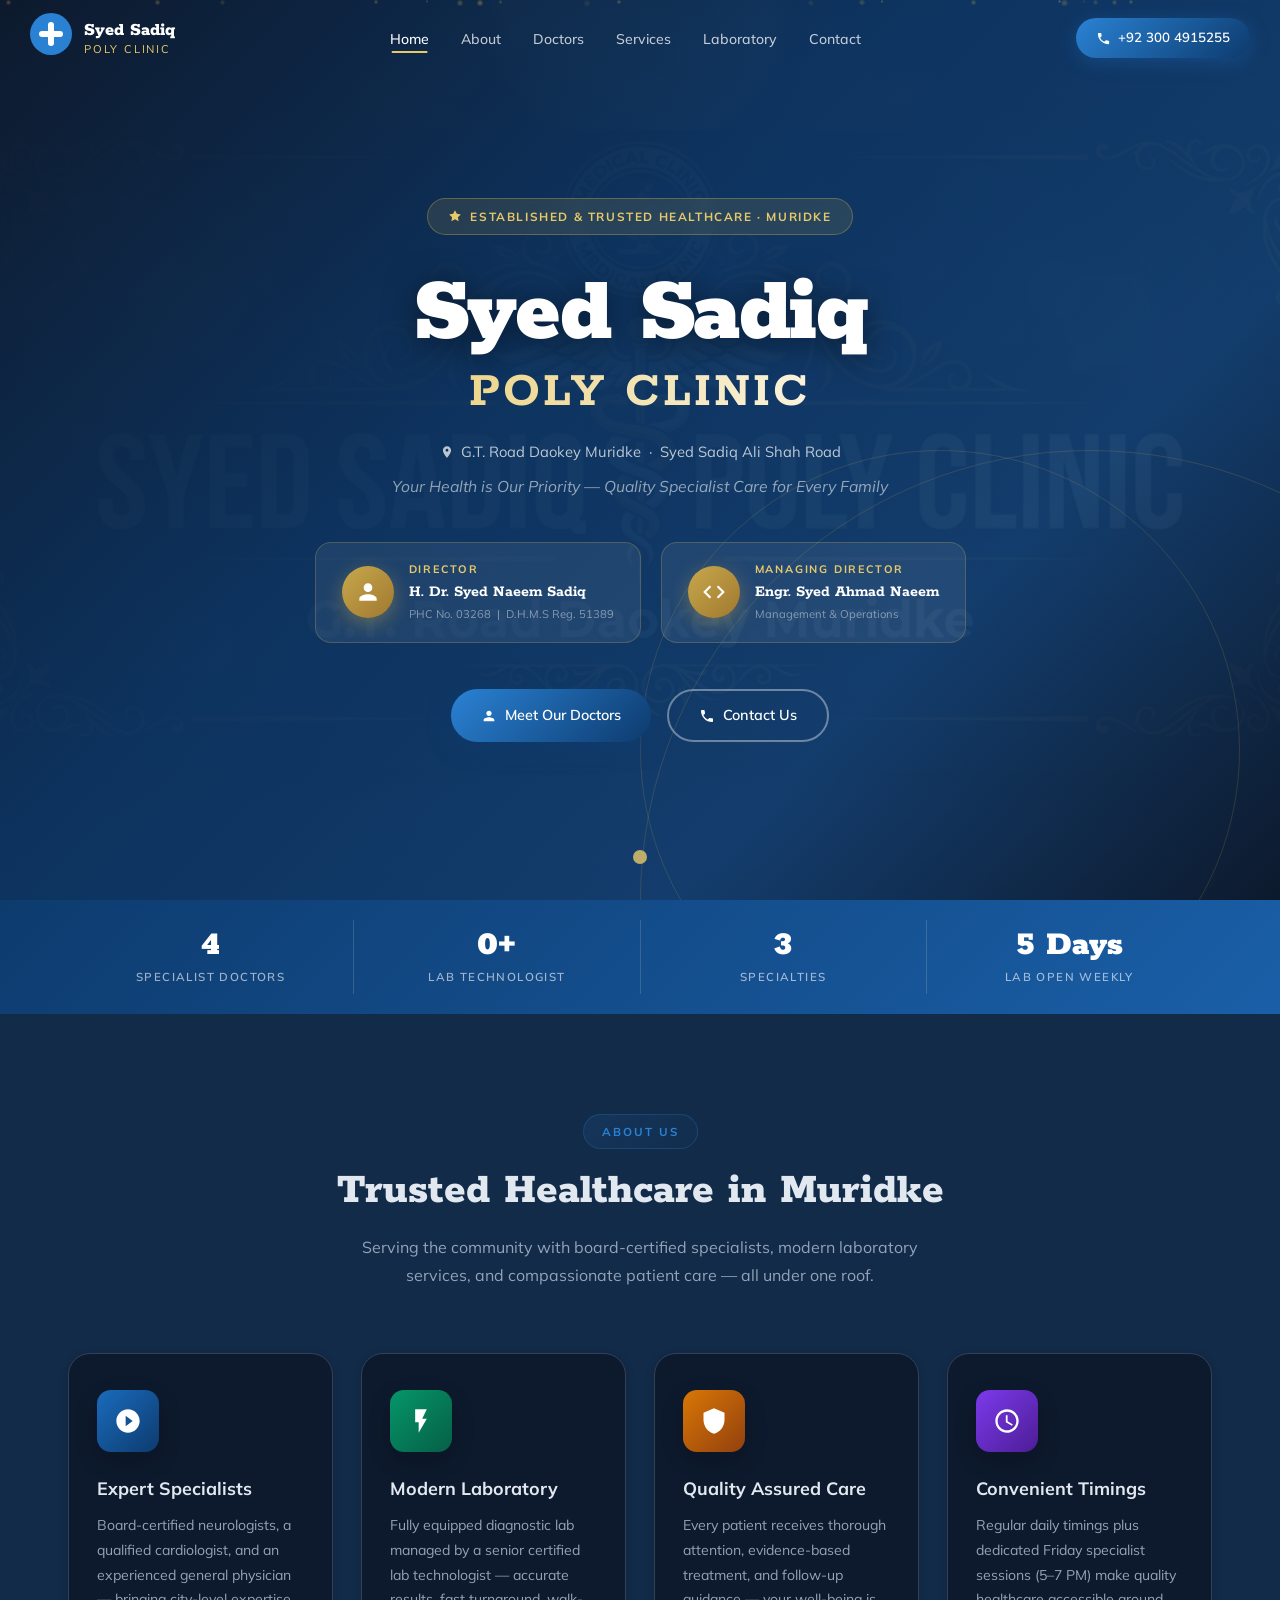
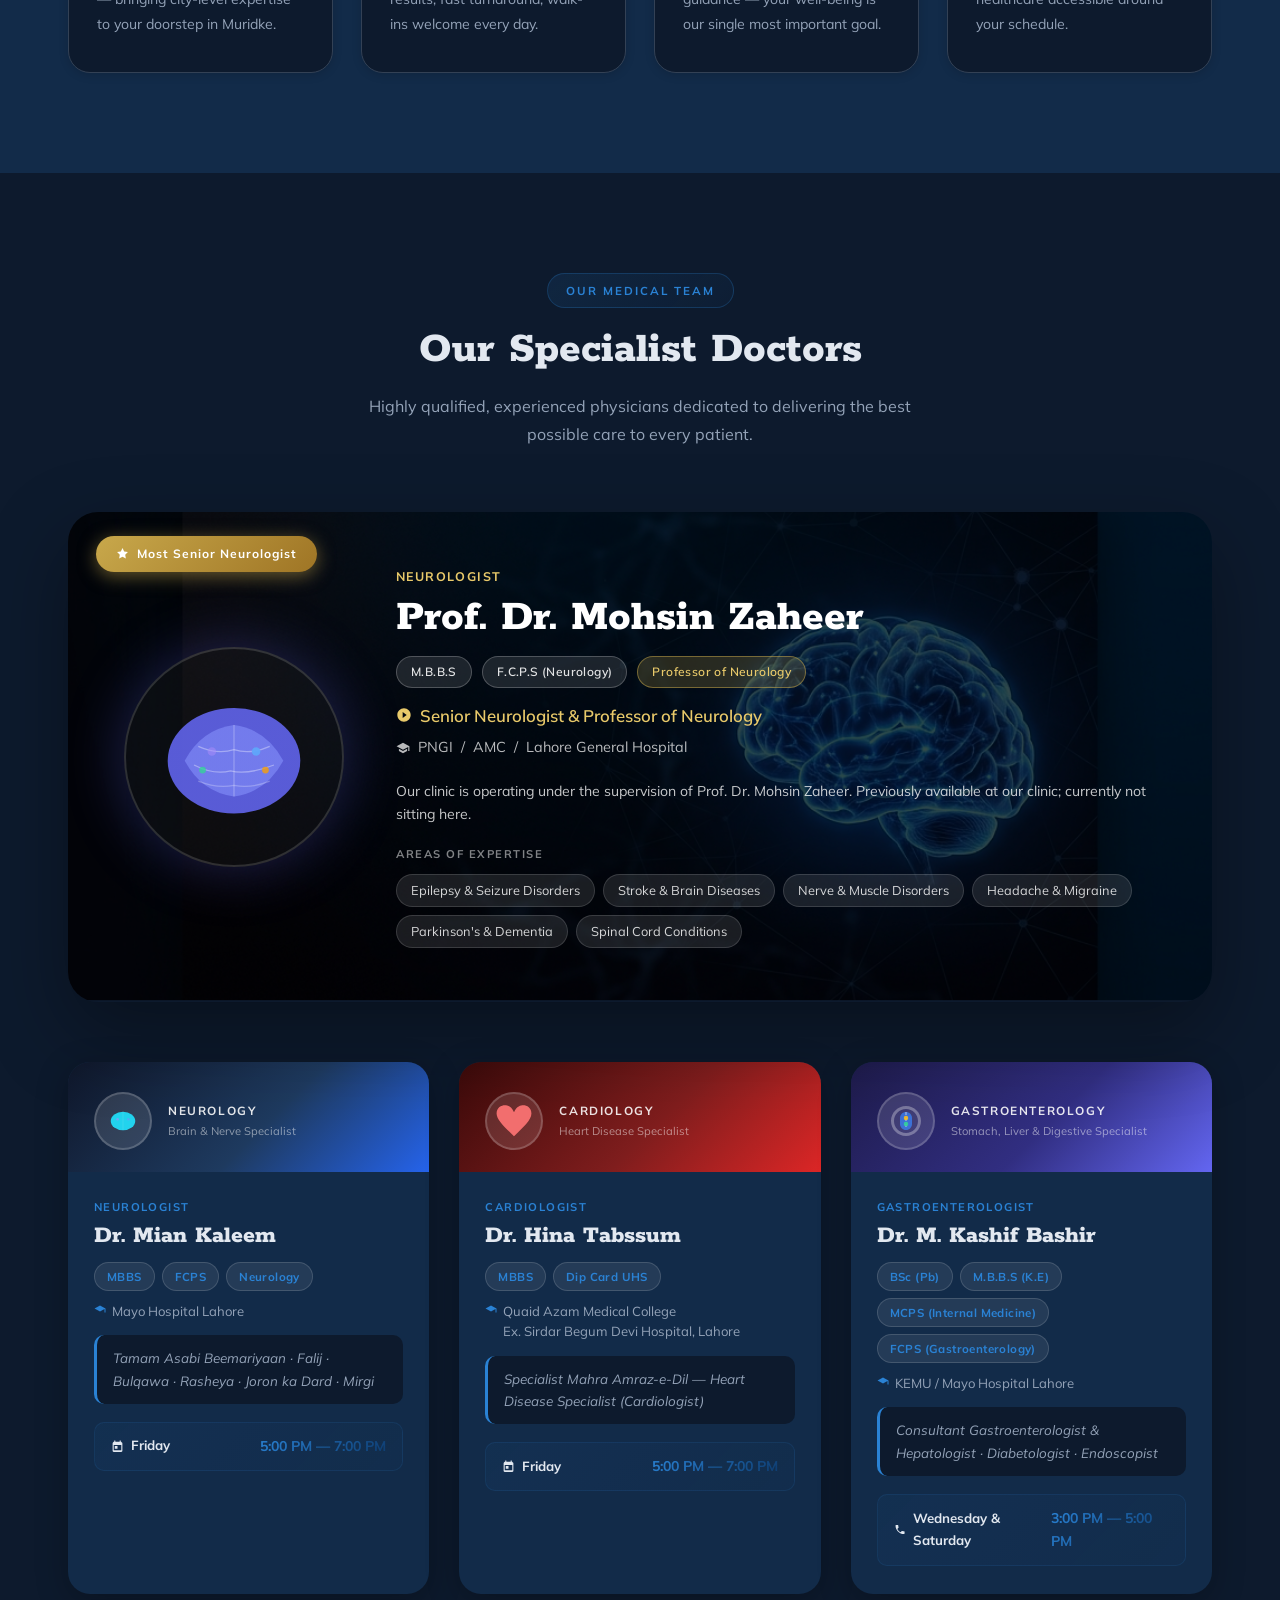
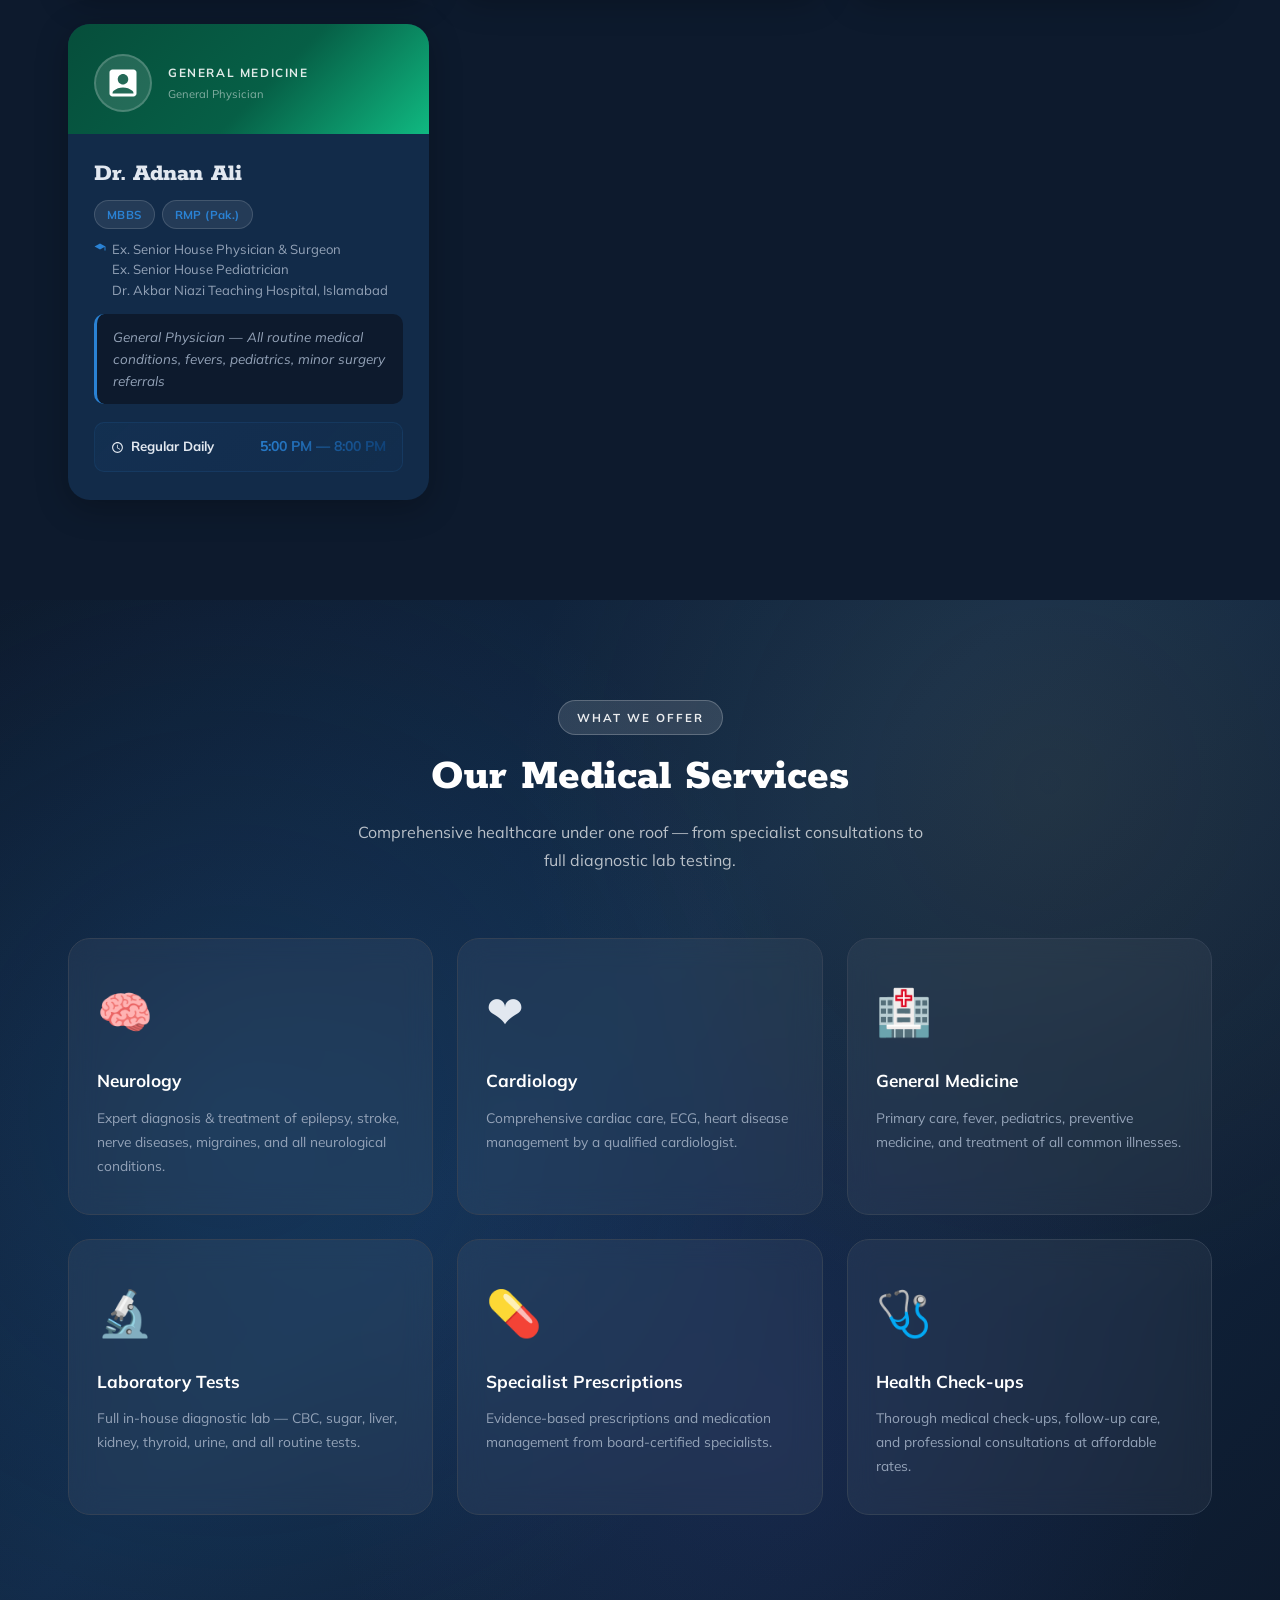
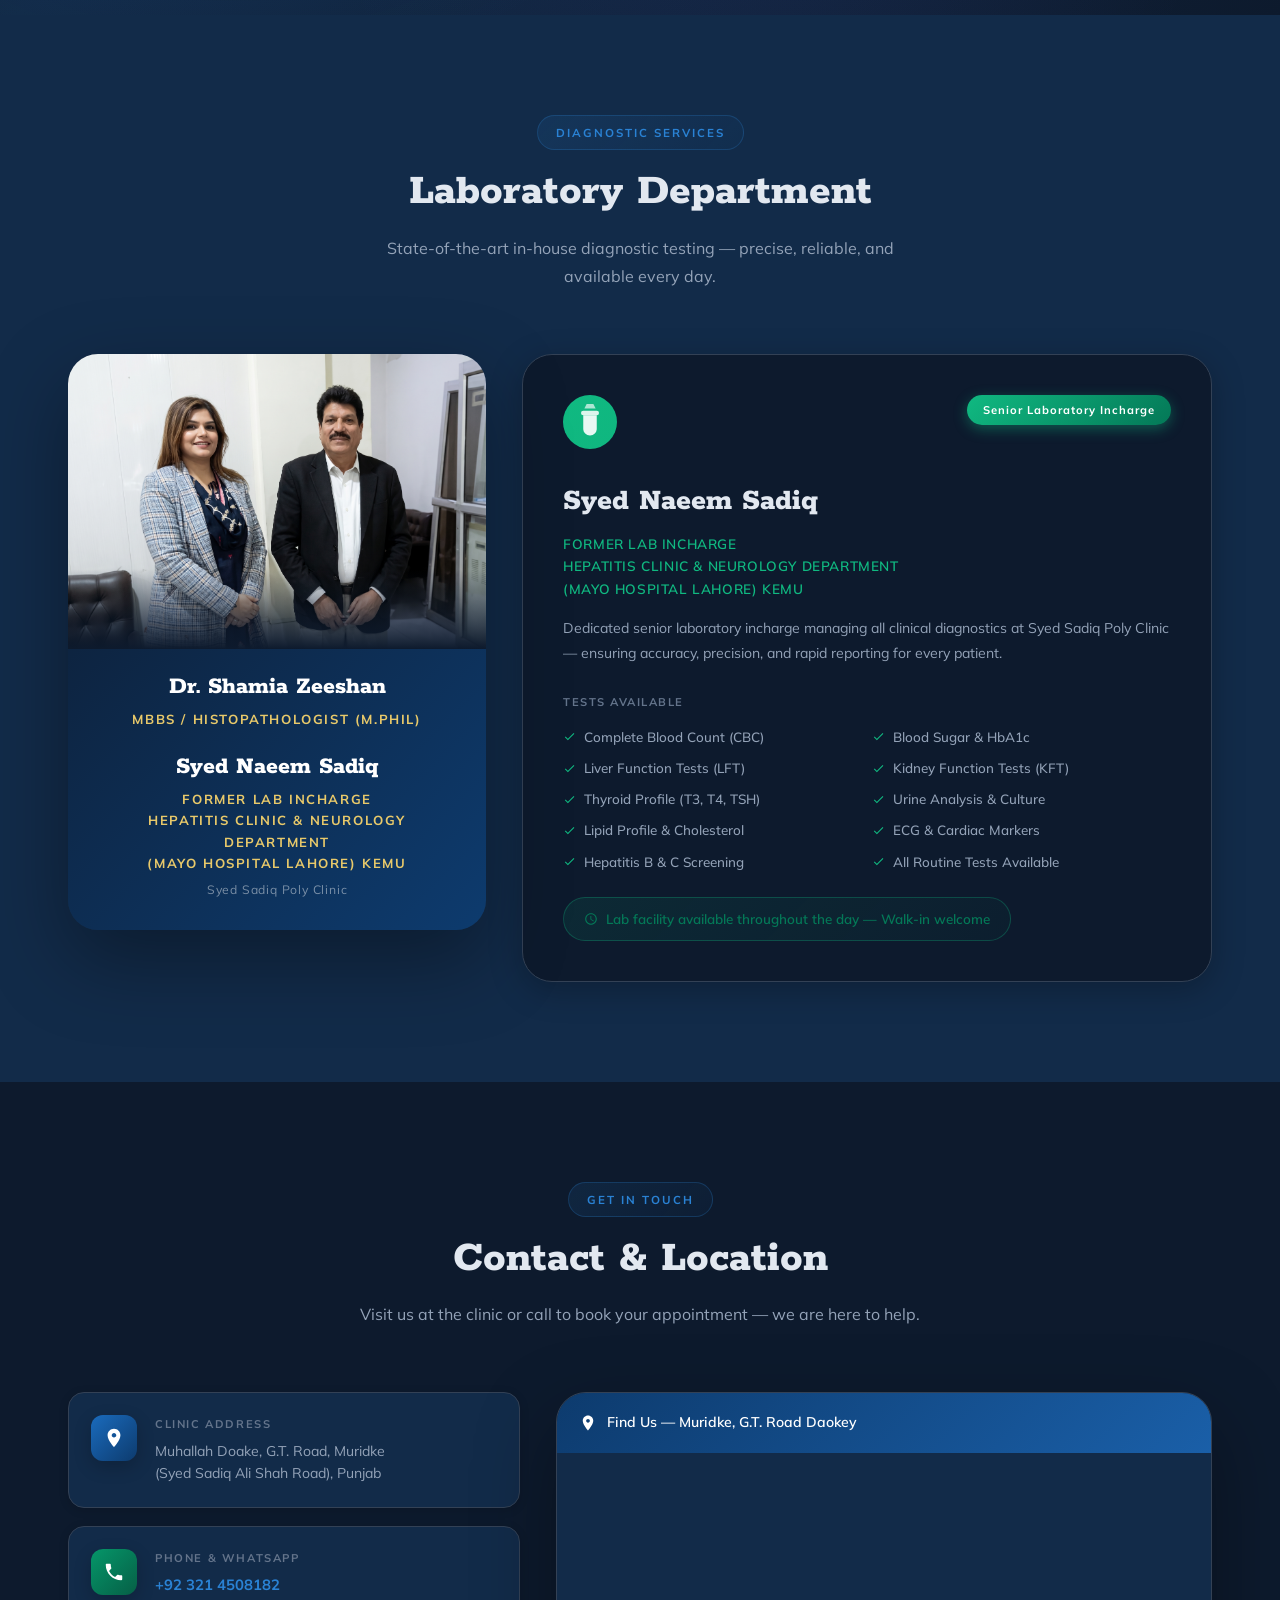
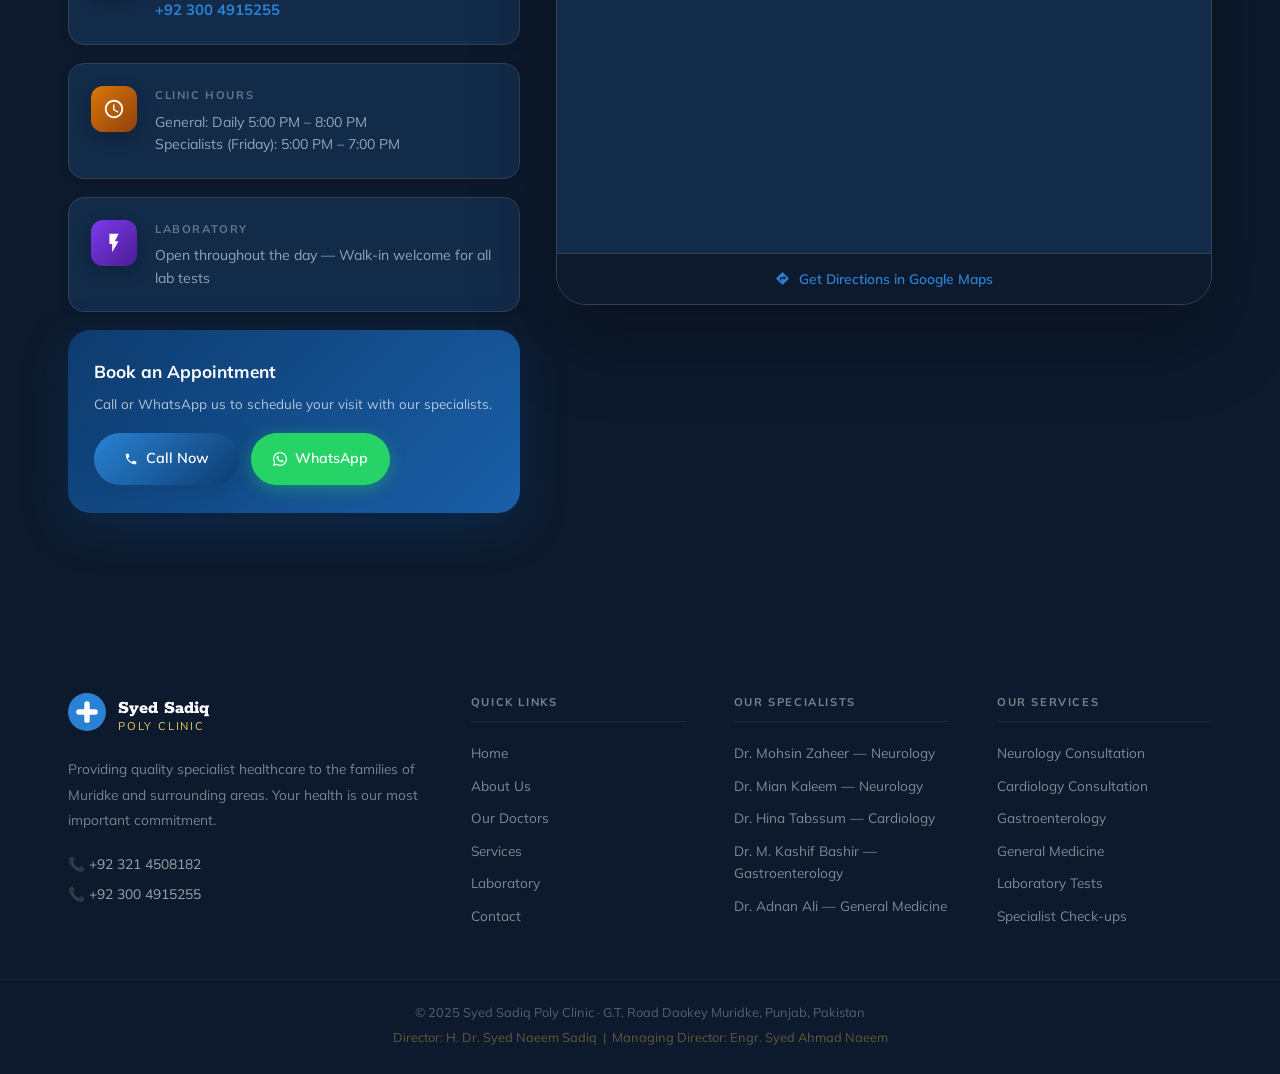
==== syedsadiqpolyclinic-main/index.html @ 4d39debc "settings & Content updated" ====
<!DOCTYPE html>
<html lang="en">
<head>
  <meta charset="UTF-8"/>
  <meta name="viewport" content="width=device-width, initial-scale=1.0"/>
  <title>Syed Sadiq Poly Clinic – Muridke | Neurology · Cardiology · Lab</title>
  <meta name="description" content="Syed Sadiq Poly Clinic – Professional specialist care in Muridke. Neurology, Cardiology, General Medicine and Laboratory services on G.T. Road Daokey."/>
  <meta name="keywords" content="Syed Sadiq Poly Clinic, Muridke clinic, neurologist Muridke, cardiologist Muridke, gastroenterologist Muridke, Dr Mohsin Zaheer, Dr Mian Kaleem, Dr Hina Tabssum, Dr Adnan Ali, Dr Kashif Bashir, lab Muridke"/>
  <meta property="og:title" content="Syed Sadiq Poly Clinic – Muridke"/>
  <meta property="og:description" content="Expert Neurologist, Cardiologist & General Physician. Laboratory services. G.T. Road Daokey Muridke."/>
  <meta property="og:type" content="website"/>
  <link rel="preconnect" href="https://fonts.googleapis.com"/>
  <link rel="preconnect" href="https://fonts.gstatic.com" crossorigin/>
  <link href="https://fonts.googleapis.com/css2?family=Mulish:wght@300;400;500;600;700;800;900&family=Rokkitt:wght@300;400;500;600;700;800;900&display=swap" rel="stylesheet"/>
  <link rel="stylesheet" href="style.css"/>
</head>
<body>

<!-- ══════════════════════════════════════════
     NAVBAR
══════════════════════════════════════════ -->
<nav id="navbar" class="navbar">
  <div class="nav-container">

    <a href="#home" class="nav-logo" aria-label="Syed Sadiq Poly Clinic – Home">
      <div class="logo-icon">
        <svg width="42" height="42" viewBox="0 0 42 42" fill="none" aria-hidden="true">
          <circle cx="21" cy="21" r="21" fill="url(#ng1)"/>
          <rect x="18" y="9"  width="6" height="24" rx="3" fill="white"/>
          <rect x="9"  y="18" width="24" height="6"  rx="3" fill="white"/>
          <defs>
            <linearGradient id="ng1" x1="0" y1="0" x2="42" y2="42">
              <stop offset="0%" stop-color="#2a82d4"/>
              <stop offset="100%" stop-color="#0d3b6e"/>
            </linearGradient>
          </defs>
        </svg>
      </div>
      <div class="logo-text">
        <span class="logo-main">Syed Sadiq</span>
        <span class="logo-sub">Poly Clinic</span>
      </div>
    </a>

    <ul class="nav-links" id="navLinks" role="list">
      <li><a href="#home"     class="nav-link active">Home</a></li>
      <li><a href="#about"    class="nav-link">About</a></li>
      <li><a href="#doctors"  class="nav-link">Doctors</a></li>
      <li><a href="#services" class="nav-link">Services</a></li>
      <li><a href="#lab"      class="nav-link">Laboratory</a></li>
      <li><a href="#contact"  class="nav-link">Contact</a></li>
    </ul>

    <div class="nav-actions">
      <a href="tel:+923004915255" class="nav-phone" id="navPhone" aria-label="Call clinic">
        <svg width="15" height="15" viewBox="0 0 24 24" fill="currentColor" aria-hidden="true"><path d="M6.62 10.79c1.44 2.83 3.76 5.14 6.59 6.59l2.2-2.2c.27-.27.67-.36 1.02-.24 1.12.37 2.33.57 3.57.57.55 0 1 .45 1 1V20c0 .55-.45 1-1 1-9.39 0-17-7.61-17-17 0-.55.45-1 1-1h3.5c.55 0 1 .45 1 1 0 1.25.2 2.45.57 3.57.11.35.03.74-.25 1.02l-2.2 2.2z"/></svg>
        +92 300 4915255
      </a>
      <button class="hamburger" id="hamburger" aria-label="Toggle menu" aria-expanded="false">
        <span></span><span></span><span></span>
      </button>
    </div>

  </div>
</nav>

<!-- ══════════════════════════════════════════
     HERO
══════════════════════════════════════════ -->
<section id="home" class="hero">

  <div class="hero-bg" aria-hidden="true">
    <img src="images/hero_banner.png" alt="" class="hero-bg-img" loading="eager"/>
    <div class="hero-overlay"></div>
  </div>
  <div class="hero-particles" id="particles" aria-hidden="true"></div>

  <!-- Decorative rings -->
  <div class="hero-ring hero-ring-1" aria-hidden="true"></div>
  <div class="hero-ring hero-ring-2" aria-hidden="true"></div>

  <div class="hero-content">

    <div class="hero-badge animate-fadeInDown">
      <svg width="14" height="14" viewBox="0 0 24 24" fill="currentColor" aria-hidden="true"><path d="M12 2L15.09 8.26L22 9.27L17 14.14L18.18 21.02L12 17.77L5.82 21.02L7 14.14L2 9.27L8.91 8.26L12 2Z"/></svg>
      Established & Trusted Healthcare · Muridke
    </div>

    <h1 class="hero-title animate-fadeInUp">
      <span class="hero-title-main">Syed Sadiq</span>
      <span class="hero-title-accent">Poly Clinic</span>
    </h1>

    <p class="hero-location animate-fadeInUp delay-1">
      <svg width="14" height="14" viewBox="0 0 24 24" fill="currentColor" aria-hidden="true"><path d="M12 2C8.13 2 5 5.13 5 9c0 5.25 7 13 7 13s7-7.75 7-13c0-3.87-3.13-7-7-7zm0 9.5c-1.38 0-2.5-1.12-2.5-2.5s1.12-2.5 2.5-2.5 2.5 1.12 2.5 2.5-1.12 2.5-2.5 2.5z"/></svg>
      G.T. Road Daokey Muridke &nbsp;·&nbsp; Syed Sadiq Ali Shah Road
    </p>

    <p class="hero-tagline animate-fadeInUp delay-2">
      Your Health is Our Priority — Quality Specialist Care for Every Family
    </p>

    <!-- Management Banner -->
    <div class="management-cards animate-fadeInUp delay-3">

      <div class="mgmt-card" id="directorCard">
        <div class="mgmt-icon">
          <svg width="26" height="26" viewBox="0 0 24 24" fill="white" aria-hidden="true"><path d="M12 12c2.21 0 4-1.79 4-4s-1.79-4-4-4-4 1.79-4 4 1.79 4 4 4zm0 2c-2.67 0-8 1.34-8 4v2h16v-2c0-2.66-5.33-4-8-4z"/></svg>
        </div>
        <div class="mgmt-info">
          <span class="mgmt-role">Director</span>
          <span class="mgmt-name">H. Dr. Syed Naeem Sadiq</span>
          <span class="mgmt-credentials">PHC No. 03268 &nbsp;|&nbsp; D.H.M.S Reg. 51389</span>
        </div>
      </div>

      <div class="mgmt-card" id="mdCard">
        <div class="mgmt-icon">
          <svg width="26" height="26" viewBox="0 0 24 24" fill="white" aria-hidden="true"><path d="M9.4 16.6L4.8 12l4.6-4.6L8 6l-6 6 6 6 1.4-1.4zm5.2 0l4.6-4.6-4.6-4.6L16 6l6 6-6 6-1.4-1.4z"/></svg>
        </div>
        <div class="mgmt-info">
          <span class="mgmt-role">Managing Director</span>
          <span class="mgmt-name">Engr. Syed Ahmad Naeem</span>
          <span class="mgmt-credentials">Management &amp; Operations</span>
        </div>
      </div>

    </div><!-- /management-cards -->

    <div class="hero-cta animate-fadeInUp delay-4">
      <a href="#doctors" class="btn-primary" id="heroViewDoctors">
        <svg width="16" height="16" viewBox="0 0 24 24" fill="currentColor" aria-hidden="true"><path d="M12 12c2.21 0 4-1.79 4-4s-1.79-4-4-4-4 1.79-4 4 1.79 4 4 4zm0 2c-2.67 0-8 1.34-8 4v2h16v-2c0-2.66-5.33-4-8-4z"/></svg>
        Meet Our Doctors
      </a>
      <a href="#contact" class="btn-outline" id="heroContact">
        <svg width="16" height="16" viewBox="0 0 24 24" fill="currentColor" aria-hidden="true"><path d="M6.62 10.79c1.44 2.83 3.76 5.14 6.59 6.59l2.2-2.2c.27-.27.67-.36 1.02-.24 1.12.37 2.33.57 3.57.57.55 0 1 .45 1 1V20c0 .55-.45 1-1 1-9.39 0-17-7.61-17-17 0-.55.45-1 1-1h3.5c.55 0 1 .45 1 1 0 1.25.2 2.45.57 3.57.11.35.03.74-.25 1.02l-2.2 2.2z"/></svg>
        Contact Us
      </a>
    </div>

  </div><!-- /hero-content -->

  <div class="hero-scroll-indicator" aria-hidden="true">
    <div class="scroll-dot"></div>
  </div>

</section>

<!-- ══════════════════════════════════════════
     STATS BAR
══════════════════════════════════════════ -->
<div class="stats-bar">
  <div class="stats-inner">
    <div class="stat-item">
      <span class="stat-number" data-count="5">0</span>
      <span class="stat-label">Specialist Doctors</span>
    </div>
    <div class="stat-divider" aria-hidden="true"></div>
    <div class="stat-item">
      <span class="stat-number" data-count="1" data-suffix="+">0+</span>
      <span class="stat-label">Lab Technologist</span>
    </div>
    <div class="stat-divider" aria-hidden="true"></div>
    <div class="stat-item">
      <span class="stat-number" data-count="4">0</span>
      <span class="stat-label">Specialties</span>
    </div>
    <div class="stat-divider" aria-hidden="true"></div>
    <div class="stat-item">
      <span class="stat-number" data-count="7" data-suffix=" Days">0 Days</span>
      <span class="stat-label">Lab Open Weekly</span>
    </div>
  </div>
</div>

<!-- ══════════════════════════════════════════
     ABOUT
══════════════════════════════════════════ -->
<section id="about" class="about-section">
  <div class="container">
    <div class="section-header">
      <span class="section-tag">About Us</span>
      <h2 class="section-title">Trusted Healthcare in Muridke</h2>
      <p class="section-subtitle">Serving the community with board-certified specialists, modern laboratory services, and compassionate patient care — all under one roof.</p>
    </div>
    <div class="about-grid">
      <div class="about-card" id="aboutCard1">
        <div class="about-icon" style="background:linear-gradient(135deg,#1a6bbd,#0d3b6e);">
          <svg width="28" height="28" viewBox="0 0 24 24" fill="white" aria-hidden="true"><path d="M12 2C6.48 2 2 6.48 2 12s4.48 10 10 10 10-4.48 10-10S17.52 2 12 2zm-2 14.5v-9l6 4.5-6 4.5z"/></svg>
        </div>
        <h3>Expert Specialists</h3>
        <p>Board-certified neurologists, a qualified cardiologist, and an experienced general physician — bringing city-level expertise to your doorstep in Muridke.</p>
      </div>
      <div class="about-card" id="aboutCard2">
        <div class="about-icon" style="background:linear-gradient(135deg,#059669,#065f46);">
          <svg width="28" height="28" viewBox="0 0 24 24" fill="white" aria-hidden="true"><path d="M7 2v11h3v9l7-12h-4l4-8H7z"/></svg>
        </div>
        <h3>Modern Laboratory</h3>
        <p>Fully equipped diagnostic lab managed by a senior certified lab technologist — accurate results, fast turnaround, walk-ins welcome every day.</p>
      </div>
      <div class="about-card" id="aboutCard3">
        <div class="about-icon" style="background:linear-gradient(135deg,#d97706,#92400e);">
          <svg width="28" height="28" viewBox="0 0 24 24" fill="white" aria-hidden="true"><path d="M12 1L3 5v6c0 5.55 3.84 10.74 9 12 5.16-1.26 9-6.45 9-12V5l-9-4z"/></svg>
        </div>
        <h3>Quality Assured Care</h3>
        <p>Every patient receives thorough attention, evidence-based treatment, and follow-up guidance — your well-being is our single most important goal.</p>
      </div>
      <div class="about-card" id="aboutCard4">
        <div class="about-icon" style="background:linear-gradient(135deg,#7c3aed,#4c1d95);">
          <svg width="28" height="28" viewBox="0 0 24 24" fill="white" aria-hidden="true"><path d="M11.99 2C6.47 2 2 6.48 2 12s4.47 10 9.99 10C17.52 22 22 17.52 22 12S17.52 2 11.99 2zM12 20c-4.42 0-8-3.58-8-8s3.58-8 8-8 8 3.58 8 8-3.58 8-8 8zm.5-13H11v6l5.25 3.15.75-1.23-4.5-2.67V7z"/></svg>
        </div>
        <h3>Convenient Timings</h3>
        <p>Regular daily timings plus dedicated Friday specialist sessions (5–7 PM) make quality healthcare accessible around your schedule.</p>
      </div>
    </div>
  </div>
</section>

<!-- ══════════════════════════════════════════
     DOCTORS
══════════════════════════════════════════ -->
<section id="doctors" class="doctors-section">
  <div class="container">

    <div class="section-header">
      <span class="section-tag">Our Medical Team</span>
      <h2 class="section-title">Our Specialist Doctors</h2>
      <p class="section-subtitle">Highly qualified, experienced physicians dedicated to delivering the best possible care to every patient.</p>
    </div>

    <!-- ══ FEATURED: Dr. Mohsin Zaheer ══ -->
    <div class="featured-doctor" id="drMohsinCard">
      <div class="featured-doctor-bg" style="background-image:url('images/neurology_bg.png');"></div>

      <div class="featured-badge">
        <svg width="13" height="13" viewBox="0 0 24 24" fill="currentColor" aria-hidden="true"><path d="M12 2L15.09 8.26L22 9.27L17 14.14L18.18 21.02L12 17.77L5.82 21.02L7 14.14L2 9.27L8.91 8.26L12 2Z"/></svg>
        Most Senior Neurologist
      </div>

      <div class="featured-doctor-content">

        <!-- Brain visual -->
        <div class="featured-doctor-visual" aria-hidden="true">
          <div class="featured-flex-frame">
            <svg width="170" height="155" viewBox="0 0 200 180" fill="none">
              <ellipse cx="100" cy="95" rx="78" ry="62" fill="url(#fBg1)" opacity=".88"/>
              <path d="M42 95 Q62 58 100 53 Q138 58 158 95 Q138 132 100 137 Q62 132 42 95Z" fill="url(#fBg2)" opacity=".65"/>
              <path d="M100 53 L100 137" stroke="rgba(255,255,255,.25)" stroke-width="1.5"/>
              <path d="M58 78 Q80 88 100 82 Q120 88 142 78" stroke="rgba(255,255,255,.35)" stroke-width="1.5" fill="none"/>
              <path d="M53 100 Q76 112 96 107 Q116 112 147 100" stroke="rgba(255,255,255,.35)" stroke-width="1.5" fill="none"/>
              <path d="M58 119 Q80 128 100 124 Q120 128 142 119" stroke="rgba(255,255,255,.25)" stroke-width="1.5" fill="none"/>
              <circle cx="74"  cy="84"  r="5" fill="#a78bfa" opacity=".9"><animate attributeName="opacity" values=".5;1;.5" dur="2.2s" repeatCount="indefinite"/></circle>
              <circle cx="126" cy="84"  r="5" fill="#60a5fa" opacity=".9"><animate attributeName="opacity" values="1;.5;1" dur="2.2s" repeatCount="indefinite"/></circle>
              <circle cx="63"  cy="106" r="4" fill="#34d399"  opacity=".85"><animate attributeName="opacity" values=".6;1;.6" dur="3s"   repeatCount="indefinite"/></circle>
              <circle cx="137" cy="106" r="4" fill="#f59e0b"  opacity=".85"><animate attributeName="opacity" values="1;.6;1" dur="3s"   repeatCount="indefinite"/></circle>
              <defs>
                <linearGradient id="fBg1" x1="22" y1="33" x2="178" y2="162"><stop offset="0%" stop-color="#6366f1"/><stop offset="55%" stop-color="#8b5cf6"/><stop offset="100%" stop-color="#06b6d4"/></linearGradient>
                <linearGradient id="fBg2" x1="22" y1="33" x2="178" y2="162"><stop offset="0%" stop-color="#818cf8"/><stop offset="100%" stop-color="#38bdf8"/></linearGradient>
              </defs>
            </svg>
          </div>
        </div>

        <!-- Info -->
        <div class="featured-doctor-info">
          <p class="featured-doctor-role">Neurologist</p>
          <h3 class="featured-doctor-name">Prof. Dr. Mohsin Zaheer</h3>
          <div class="featured-credentials">
            <span class="credential-badge">M.B.B.S</span>
            <span class="credential-badge">F.C.P.S (Neurology)</span>
            <span class="credential-badge gold-badge">Professor of Neurology</span>
          </div>
          <p class="featured-specialty">
            <svg width="16" height="16" viewBox="0 0 24 24" fill="currentColor" aria-hidden="true"><path d="M12 2C6.48 2 2 6.48 2 12s4.48 10 10 10 10-4.48 10-10S17.52 2 12 2zm-2 14.5v-9l6 4.5-6 4.5z"/></svg>
            Senior Neurologist &amp; Professor of Neurology
          </p>
          <p class="featured-institution">
            <svg width="14" height="14" viewBox="0 0 24 24" fill="currentColor" aria-hidden="true"><path d="M12 3L1 9l11 6 9-4.91V17h2V9L12 3zM5 13.18v4L12 21l7-3.82v-4L12 17l-7-3.82z"/></svg>
            PNGI &nbsp;/&nbsp; AMC &nbsp;/&nbsp; Lahore General Hospital
          </p>
          <p class="featured-supervision">Our clinic is operating under the supervision of Prof. Dr. Mohsin Zaheer. Previously available at our clinic; currently not sitting here.</p>
          <div class="featured-specialties-list">
            <h4>Areas of Expertise</h4>
            <ul>
              <li>Epilepsy &amp; Seizure Disorders</li>
              <li>Stroke &amp; Brain Diseases</li>
              <li>Nerve &amp; Muscle Disorders</li>
              <li>Headache &amp; Migraine</li>
              <li>Parkinson's &amp; Dementia</li>
              <li>Spinal Cord Conditions</li>
            </ul>
          </div>
        </div>

      </div><!-- /featured-doctor-content -->
    </div><!-- /featured-doctor -->

    <!-- ══ DOCTORS GRID ══ -->
    <div class="doctors-grid">

      <!-- Dr. Mian Kaleem -->
      <article class="doctor-card" id="drKaleemCard">
        <div class="doctor-card-header neuro-header">
          <div class="doctor-specialty-icon" aria-hidden="true">
            <svg width="36" height="36" viewBox="0 0 200 180" fill="none">
              <ellipse cx="100" cy="90" rx="68" ry="52" fill="url(#kBg)"/>
              <path d="M100 38 L100 142" stroke="rgba(255,255,255,.3)" stroke-width="2"/>
              <circle cx="70" cy="80" r="7" fill="#a78bfa" opacity=".9"><animate attributeName="opacity" values=".5;1;.5" dur="2s" repeatCount="indefinite"/></circle>
              <circle cx="130" cy="80" r="7" fill="#60a5fa" opacity=".9"><animate attributeName="opacity" values="1;.5;1" dur="2s" repeatCount="indefinite"/></circle>
              <defs><linearGradient id="kBg" x1="32" y1="38" x2="168" y2="142"><stop offset="0%" stop-color="#22d3ee"/><stop offset="100%" stop-color="#4f46e5"/></linearGradient></defs>
            </svg>
          </div>
          <div>
            <span class="specialty-label">Neurology</span>
            <span class="specialty-sublabel">Brain &amp; Nerve Specialist</span>
          </div>
        </div>
        <div class="doctor-card-body">
          <p class="doctor-role">Neurologist</p>
          <h3 class="doctor-name">Dr. Mian Kaleem</h3>
          <div class="doctor-credentials">
            <span>MBBS</span><span>FCPS</span><span>Neurology</span>
          </div>
          <p class="doctor-institution">
            <svg width="12" height="12" viewBox="0 0 24 24" fill="currentColor" aria-hidden="true"><path d="M12 3L1 9l11 6 9-4.91V17h2V9L12 3z"/></svg>
            Mayo Hospital Lahore
          </p>
          <div class="doctor-expertise">
            <p>Tamam Asabi Beemariyaan · Falij · Bulqawa · Rasheya · Joron ka Dard · Mirgi</p>
          </div>
          <div class="doctor-timing" id="drKaleemTiming">
            <div class="timing-day">
              <svg width="13" height="13" viewBox="0 0 24 24" fill="currentColor" aria-hidden="true"><path d="M19 3h-1V1h-2v2H8V1H6v2H5C3.89 4 3.01 4.9 3.01 6L3 20c0 1.1.89 2 2 2h14c1.1 0 2-.9 2-2V6c0-1.1-.9-2-2-2zm0 16H5V9h14v10zM7 11h5v5H7z"/></svg>
              <strong>Friday</strong>
            </div>
            <div class="timing-hours">5:00 PM — 7:00 PM</div>
          </div>
        </div>
      </article>

      <!-- Dr. Hina Tabssum -->
      <article class="doctor-card" id="drHinaCard">
        <div class="doctor-card-header cardio-header">
          <div class="doctor-specialty-icon" aria-hidden="true">
            <svg width="38" height="38" viewBox="0 0 24 24" fill="none">
              <path d="M12 21.593c-5.63-5.539-11-10.297-11-14.402 0-3.791 3.068-5.191 5.281-5.191 1.312 0 4.151.501 5.719 4.457 1.59-3.968 4.464-4.447 5.726-4.447 2.54 0 5.274 1.621 5.274 5.181 0 4.069-5.136 8.625-11 14.402z" fill="url(#hg)"/>
              <defs><linearGradient id="hg" x1="1" y1="1" x2="23" y2="22"><stop offset="0%" stop-color="#f87171"/><stop offset="100%" stop-color="#dc2626"/></linearGradient></defs>
              <animate attributeName="opacity" values="1;.8;1" dur="1.2s" repeatCount="indefinite"/>
            </svg>
          </div>
          <div>
            <span class="specialty-label">Cardiology</span>
            <span class="specialty-sublabel">Heart Disease Specialist</span>
          </div>
        </div>
        <div class="doctor-card-body">
          <p class="doctor-role">Cardiologist</p>
          <h3 class="doctor-name">Dr. Hina Tabssum</h3>
          <div class="doctor-credentials">
            <span>MBBS</span><span>Dip Card UHS</span>
          </div>
          <p class="doctor-institution">
            <svg width="12" height="12" viewBox="0 0 24 24" fill="currentColor" aria-hidden="true"><path d="M12 3L1 9l11 6 9-4.91V17h2V9L12 3z"/></svg>
            Quaid Azam Medical College<br/>Ex. Sirdar Begum Devi Hospital, Lahore
          </p>
          <div class="doctor-expertise">
            <p>Specialist Mahra Amraz-e-Dil — Heart Disease Specialist (Cardiologist)</p>
          </div>
          <div class="doctor-timing" id="drHinaTiming">
            <div class="timing-day">
              <svg width="13" height="13" viewBox="0 0 24 24" fill="currentColor" aria-hidden="true"><path d="M19 3h-1V1h-2v2H8V1H6v2H5C3.89 4 3.01 4.9 3.01 6L3 20c0 1.1.89 2 2 2h14c1.1 0 2-.9 2-2V6c0-1.1-.9-2-2-2zm0 16H5V9h14v10zM7 11h5v5H7z"/></svg>
              <strong>Friday</strong>
            </div>
            <div class="timing-hours">5:00 PM — 7:00 PM</div>
          </div>
        </div>
      </article>

      <!-- Dr. M. Kashif Bashir -->
      <article class="doctor-card" id="drKashifCard">
        <div class="doctor-card-header gastro-header">
          <div class="doctor-specialty-icon" aria-hidden="true">
            <svg width="36" height="36" viewBox="0 0 24 24" fill="none">
              <path d="M12 2C6.48 2 2 6.48 2 12s4.48 10 10 10 10-4.48 10-10S17.52 2 12 2zm0 18c-4.42 0-8-3.58-8-8s3.58-8 8-8 8 3.58 8 8-3.58 8-8 8z" fill="rgba(255,255,255,.3)"/>
              <path d="M12 6c-2.2 0-4 1.8-4 4v4c0 2.2 1.8 4 4 4s4-1.8 4-4v-4c0-2.2-1.8-4-4-4z" fill="url(#gstGr)" opacity=".9">
                <animate attributeName="opacity" values=".7;1;.7" dur="2.5s" repeatCount="indefinite"/>
              </path>
              <path d="M12 6v12" stroke="rgba(255,255,255,.4)" stroke-width="1" stroke-dasharray="2 2"/>
              <circle cx="12" cy="10" r="1.5" fill="#fbbf24" opacity=".9"/>
              <circle cx="12" cy="14" r="1.5" fill="#34d399" opacity=".9"/>
              <defs><linearGradient id="gstGr" x1="8" y1="6" x2="16" y2="18"><stop offset="0%" stop-color="#3b82f6"/><stop offset="100%" stop-color="#6366f1"/></linearGradient></defs>
            </svg>
          </div>
          <div>
            <span class="specialty-label">Gastroenterology</span>
            <span class="specialty-sublabel">Stomach, Liver &amp; Digestive Specialist</span>
          </div>
        </div>
        <div class="doctor-card-body">
          <p class="doctor-role">Gastroenterologist</p>
          <h3 class="doctor-name">Dr. M. Kashif Bashir</h3>
          <div class="doctor-credentials">
            <span>BSc (Pb)</span><span>M.B.B.S (K.E)</span><span>MCPS (Internal Medicine)</span><span>FCPS (Gastroenterology)</span>
          </div>
          <p class="doctor-institution">
            <svg width="12" height="12" viewBox="0 0 24 24" fill="currentColor" aria-hidden="true"><path d="M12 3L1 9l11 6 9-4.91V17h2V9L12 3z"/></svg>
            KEMU / Mayo Hospital Lahore
          </p>
          <div class="doctor-expertise">
            <p>Consultant Gastroenterologist &amp; Hepatologist · Diabetologist · Endoscopist</p>
          </div>
          <div class="doctor-timing" id="drKashifTiming">
            <div class="timing-day">
              <svg width="13" height="13" viewBox="0 0 24 24" fill="currentColor" aria-hidden="true"><path d="M6.62 10.79c1.44 2.83 3.76 5.14 6.59 6.59l2.2-2.2c.27-.27.67-.36 1.02-.24 1.12.37 2.33.57 3.57.57.55 0 1 .45 1 1V20c0 .55-.45 1-1 1-9.39 0-17-7.61-17-17 0-.55.45-1 1-1h3.5c.55 0 1 .45 1 1 0 1.25.2 2.45.57 3.57.11.35.03.74-.25 1.02l-2.2 2.2z"/></svg>
              <strong>Wednesday &amp; Saturday</strong>
            </div>
            <div class="timing-hours">3:00 PM — 5:00 PM</div>
          </div>
        </div>
      </article>

      <!-- Dr. Adnan Ali -->
      <article class="doctor-card" id="drAdnanCard">
        <div class="doctor-card-header general-header">
          <div class="doctor-specialty-icon" aria-hidden="true">
            <svg width="36" height="36" viewBox="0 0 24 24" fill="white">
              <path d="M19 3H5c-1.1 0-2 .9-2 2v14c0 1.1.9 2 2 2h14c1.1 0 2-.9 2-2V5c0-1.1-.9-2-2-2zm-7 3c1.93 0 3.5 1.57 3.5 3.5S13.93 13 12 13s-3.5-1.57-3.5-3.5S10.07 6 12 6zm7 13H5v-.23c0-.62.28-1.2.76-1.58C7.47 15.82 9.64 15 12 15s4.53.82 6.24 2.19c.48.38.76.97.76 1.58V19z"/>
            </svg>
          </div>
          <div>
            <span class="specialty-label">General Medicine</span>
            <span class="specialty-sublabel">General Physician</span>
          </div>
        </div>
        <div class="doctor-card-body">
          <h3 class="doctor-name">Dr. Adnan Ali</h3>
          <div class="doctor-credentials">
            <span>MBBS</span><span>RMP (Pak.)</span>
          </div>
          <p class="doctor-institution">
            <svg width="12" height="12" viewBox="0 0 24 24" fill="currentColor" aria-hidden="true"><path d="M12 3L1 9l11 6 9-4.91V17h2V9L12 3z"/></svg>
            Ex. Senior House Physician &amp; Surgeon<br/>
            Ex. Senior House Pediatrician<br/>
            Dr. Akbar Niazi Teaching Hospital, Islamabad
          </p>
          <div class="doctor-expertise">
            <p>General Physician — All routine medical conditions, fevers, pediatrics, minor surgery referrals</p>
          </div>
          <div class="doctor-timing" id="drAdnanTiming">
            <div class="timing-day">
              <svg width="13" height="13" viewBox="0 0 24 24" fill="currentColor" aria-hidden="true"><path d="M11.99 2C6.47 2 2 6.48 2 12s4.47 10 9.99 10C17.52 22 22 17.52 22 12S17.52 2 11.99 2zM12 20c-4.42 0-8-3.58-8-8s3.58-8 8-8 8 3.58 8 8-3.58 8-8 8zm.5-13H11v6l5.25 3.15.75-1.23-4.5-2.67V7z"/></svg>
              <strong>Regular Daily</strong>
            </div>
            <div class="timing-hours">5:00 PM — 8:00 PM</div>
          </div>
        </div>
      </article>

    </div><!-- /doctors-grid -->
  </div><!-- /container -->
</section>

<!-- ══════════════════════════════════════════
     SERVICES
══════════════════════════════════════════ -->
<section id="services" class="services-section">
  <div class="services-bg" aria-hidden="true"></div>
  <div class="container">
    <div class="section-header">
      <span class="section-tag light">What We Offer</span>
      <h2 class="section-title light">Our Medical Services</h2>
      <p class="section-subtitle light">Comprehensive healthcare under one roof — from specialist consultations to full diagnostic lab testing.</p>
    </div>
    <div class="services-grid">
      <div class="service-item" id="svc1">
        <div class="service-icon" aria-hidden="true">🧠</div>
        <h4>Neurology</h4>
        <p>Expert diagnosis &amp; treatment of epilepsy, stroke, nerve diseases, migraines, and all neurological conditions.</p>
      </div>
      <div class="service-item" id="svc2">
        <div class="service-icon" aria-hidden="true">❤️</div>
        <h4>Cardiology</h4>
        <p>Comprehensive cardiac care, ECG, heart disease management by a qualified cardiologist.</p>
      </div>
      <div class="service-item" id="svc3">
        <div class="service-icon" aria-hidden="true">🏥</div>
        <h4>General Medicine</h4>
        <p>Primary care, fever, pediatrics, preventive medicine, and treatment of all common illnesses.</p>
      </div>
      <div class="service-item" id="svc4">
        <div class="service-icon" aria-hidden="true">🔬</div>
        <h4>Laboratory Tests</h4>
        <p>Full in-house diagnostic lab — CBC, sugar, liver, kidney, thyroid, urine, and all routine tests.</p>
      </div>
      <div class="service-item" id="svc5">
        <div class="service-icon" aria-hidden="true">💊</div>
        <h4>Specialist Prescriptions</h4>
        <p>Evidence-based prescriptions and medication management from board-certified specialists.</p>
      </div>
      <div class="service-item" id="svc6">
        <div class="service-icon" aria-hidden="true">🩺</div>
        <h4>Health Check-ups</h4>
        <p>Thorough medical check-ups, follow-up care, and professional consultations at affordable rates.</p>
      </div>
    </div>
  </div>
</section>

<!-- ══════════════════════════════════════════
     LABORATORY
══════════════════════════════════════════ -->
<section id="lab" class="lab-section">
  <div class="container">

    <div class="section-header">
      <span class="section-tag">Diagnostic Services</span>
      <h2 class="section-title">Laboratory Department</h2>
      <p class="section-subtitle">State-of-the-art in-house diagnostic testing — precise, reliable, and available every day.</p>
    </div>

    <div class="lab-content">

      <!-- Panel left — Photo -->
      <div class="lab-info-panel" id="labPanel">
        <div class="lab-photo-wrapper">
          <img src="images/Lab%20Incharge.jpg" alt="Syed Naeem Sadiq — Senior Laboratory Incharge" class="lab-photo" loading="lazy"/>
        </div>
        <div class="lab-photo-caption">
          <h3 class="lab-photo-name">Dr. Shamia Zeeshan</h3>
          <p class="lab-photo-role">MBBS / Histopathologist (M.Phil)</p>
          <h3 class="lab-photo-name lab-photo-name-secondary">Syed Naeem Sadiq</h3>
          <p class="lab-photo-role">Former Lab Incharge<br/>Hepatitis Clinic &amp; Neurology Department<br/>(Mayo Hospital Lahore) KEMU</p>
          <p class="lab-photo-clinic">Syed Sadiq Poly Clinic</p>
        </div>
      </div>

      <!-- Technologist card -->
      <div class="lab-technologist-card" id="labTechCard">
        <div class="lab-tech-header">
          <div class="lab-tech-icon" aria-hidden="true">
            <svg width="54" height="54" viewBox="0 0 24 24" fill="none">
              <circle cx="12" cy="12" r="12" fill="url(#techGr)"/>
              <path d="M9 15c0 1.66 1.34 3 3 3s3-1.34 3-3V9H9v6z" fill="white" opacity=".9"/>
              <rect x="8" y="7" width="8" height="2" rx="1" fill="white" opacity=".85"/>
              <path d="M13.5 4h-3l-1 2h5l-1-2z" fill="white" opacity=".65"/>
              <defs><linearGradient id="techGr" x1="0" y1="0" x2="24" y2="24"><stop offset="0%" stop-color="#10b981"/><stop offset="100%" stop-color="#047857"/></linearGradient></defs>
            </svg>
          </div>
          <span class="lab-tech-badge">Senior Laboratory Incharge</span>
        </div>

        <h3 class="lab-tech-name">Syed Naeem Sadiq</h3>
        <p class="lab-tech-designation">Former Lab Incharge<br/>Hepatitis Clinic &amp; Neurology Department<br/>(Mayo Hospital Lahore) KEMU</p>
        <p class="lab-tech-description">Dedicated senior laboratory incharge managing all clinical diagnostics at Syed Sadiq Poly Clinic — ensuring accuracy, precision, and rapid reporting for every patient.</p>

        <div class="lab-services-list">
          <h4>Tests Available</h4>
          <ul class="lab-tests">
            <li><svg width="13" height="13" viewBox="0 0 24 24" fill="currentColor" aria-hidden="true"><path d="M9 16.17L4.83 12l-1.42 1.41L9 19 21 7l-1.41-1.41z"/></svg>Complete Blood Count (CBC)</li>
            <li><svg width="13" height="13" viewBox="0 0 24 24" fill="currentColor" aria-hidden="true"><path d="M9 16.17L4.83 12l-1.42 1.41L9 19 21 7l-1.41-1.41z"/></svg>Blood Sugar &amp; HbA1c</li>
            <li><svg width="13" height="13" viewBox="0 0 24 24" fill="currentColor" aria-hidden="true"><path d="M9 16.17L4.83 12l-1.42 1.41L9 19 21 7l-1.41-1.41z"/></svg>Liver Function Tests (LFT)</li>
            <li><svg width="13" height="13" viewBox="0 0 24 24" fill="currentColor" aria-hidden="true"><path d="M9 16.17L4.83 12l-1.42 1.41L9 19 21 7l-1.41-1.41z"/></svg>Kidney Function Tests (KFT)</li>
            <li><svg width="13" height="13" viewBox="0 0 24 24" fill="currentColor" aria-hidden="true"><path d="M9 16.17L4.83 12l-1.42 1.41L9 19 21 7l-1.41-1.41z"/></svg>Thyroid Profile (T3, T4, TSH)</li>
            <li><svg width="13" height="13" viewBox="0 0 24 24" fill="currentColor" aria-hidden="true"><path d="M9 16.17L4.83 12l-1.42 1.41L9 19 21 7l-1.41-1.41z"/></svg>Urine Analysis &amp; Culture</li>
            <li><svg width="13" height="13" viewBox="0 0 24 24" fill="currentColor" aria-hidden="true"><path d="M9 16.17L4.83 12l-1.42 1.41L9 19 21 7l-1.41-1.41z"/></svg>Lipid Profile &amp; Cholesterol</li>
            <li><svg width="13" height="13" viewBox="0 0 24 24" fill="currentColor" aria-hidden="true"><path d="M9 16.17L4.83 12l-1.42 1.41L9 19 21 7l-1.41-1.41z"/></svg>ECG &amp; Cardiac Markers</li>
            <li><svg width="13" height="13" viewBox="0 0 24 24" fill="currentColor" aria-hidden="true"><path d="M9 16.17L4.83 12l-1.42 1.41L9 19 21 7l-1.41-1.41z"/></svg>Hepatitis B &amp; C Screening</li>
            <li><svg width="13" height="13" viewBox="0 0 24 24" fill="currentColor" aria-hidden="true"><path d="M9 16.17L4.83 12l-1.42 1.41L9 19 21 7l-1.41-1.41z"/></svg>All Routine Tests Available</li>
          </ul>
        </div>

        <div class="lab-availability">
          <svg width="14" height="14" viewBox="0 0 24 24" fill="currentColor" aria-hidden="true"><path d="M11.99 2C6.47 2 2 6.48 2 12s4.47 10 9.99 10C17.52 22 22 17.52 22 12S17.52 2 11.99 2zM12 20c-4.42 0-8-3.58-8-8s3.58-8 8-8 8 3.58 8 8-3.58 8-8 8zm.5-13H11v6l5.25 3.15.75-1.23-4.5-2.67V7z"/></svg>
          Lab facility available throughout the day — Walk-in welcome
        </div>
      </div><!-- /lab-technologist-card -->

    </div><!-- /lab-content -->
  </div>
</section>

<!-- ══════════════════════════════════════════
     CONTACT
══════════════════════════════════════════ -->
<section id="contact" class="contact-section">
  <div class="container">

    <div class="section-header">
      <span class="section-tag">Get In Touch</span>
      <h2 class="section-title">Contact &amp; Location</h2>
      <p class="section-subtitle">Visit us at the clinic or call to book your appointment — we are here to help.</p>
    </div>

    <div class="contact-grid">

      <!-- Info column -->
      <div class="contact-info-panel">

        <div class="contact-card" id="contactAddress">
          <div class="contact-card-icon" style="background:linear-gradient(135deg,#1a6bbd,#0d3b6e);">
            <svg width="22" height="22" viewBox="0 0 24 24" fill="white" aria-hidden="true"><path d="M12 2C8.13 2 5 5.13 5 9c0 5.25 7 13 7 13s7-7.75 7-13c0-3.87-3.13-7-7-7zm0 9.5c-1.38 0-2.5-1.12-2.5-2.5s1.12-2.5 2.5-2.5 2.5 1.12 2.5 2.5-1.12 2.5-2.5 2.5z"/></svg>
          </div>
          <div class="contact-card-content">
            <h4>Clinic Address</h4>
            <p>Muhallah Doake, G.T. Road, Muridke<br/>(Syed Sadiq Ali Shah Road), Punjab</p>
          </div>
        </div>

        <div class="contact-card" id="contactPhone1">
          <div class="contact-card-icon" style="background:linear-gradient(135deg,#059669,#065f46);">
            <svg width="22" height="22" viewBox="0 0 24 24" fill="white" aria-hidden="true"><path d="M6.62 10.79c1.44 2.83 3.76 5.14 6.59 6.59l2.2-2.2c.27-.27.67-.36 1.02-.24 1.12.37 2.33.57 3.57.57.55 0 1 .45 1 1V20c0 .55-.45 1-1 1-9.39 0-17-7.61-17-17 0-.55.45-1 1-1h3.5c.55 0 1 .45 1 1 0 1.25.2 2.45.57 3.57.11.35.03.74-.25 1.02l-2.2 2.2z"/></svg>
          </div>
          <div class="contact-card-content">
            <h4>Phone &amp; WhatsApp</h4>
            <a href="tel:+923214508182" class="contact-phone-link">+92 321 4508182</a>
            <a href="tel:+923004915255" class="contact-phone-link">+92 300 4915255</a>
          </div>
        </div>

        <div class="contact-card" id="contactHours">
          <div class="contact-card-icon" style="background:linear-gradient(135deg,#d97706,#92400e);">
            <svg width="22" height="22" viewBox="0 0 24 24" fill="white" aria-hidden="true"><path d="M11.99 2C6.47 2 2 6.48 2 12s4.47 10 9.99 10C17.52 22 22 17.52 22 12S17.52 2 11.99 2zM12 20c-4.42 0-8-3.58-8-8s3.58-8 8-8 8 3.58 8 8-3.58 8-8 8zm.5-13H11v6l5.25 3.15.75-1.23-4.5-2.67V7z"/></svg>
          </div>
          <div class="contact-card-content">
            <h4>Clinic Hours</h4>
            <p>General: Daily 5:00 PM – 8:00 PM<br/>Specialists (Friday): 5:00 PM – 7:00 PM</p>
          </div>
        </div>

        <div class="contact-card" id="contactLab">
          <div class="contact-card-icon" style="background:linear-gradient(135deg,#7c3aed,#4c1d95);">
            <svg width="22" height="22" viewBox="0 0 24 24" fill="white" aria-hidden="true"><path d="M7 2v11h3v9l7-12h-4l4-8H7z"/></svg>
          </div>
          <div class="contact-card-content">
            <h4>Laboratory</h4>
            <p>Open throughout the day — Walk-in welcome for all lab tests</p>
          </div>
        </div>

        <div class="appointment-cta" id="appointmentCTA">
          <h4>Book an Appointment</h4>
          <p>Call or WhatsApp us to schedule your visit with our specialists.</p>
          <div class="appointment-buttons">
            <a href="tel:+923214508182" class="btn-primary" id="callBtn1">
              <svg width="14" height="14" viewBox="0 0 24 24" fill="currentColor" aria-hidden="true"><path d="M6.62 10.79c1.44 2.83 3.76 5.14 6.59 6.59l2.2-2.2c.27-.27.67-.36 1.02-.24 1.12.37 2.33.57 3.57.57.55 0 1 .45 1 1V20c0 .55-.45 1-1 1-9.39 0-17-7.61-17-17 0-.55.45-1 1-1h3.5c.55 0 1 .45 1 1 0 1.25.2 2.45.57 3.57.11.35.03.74-.25 1.02l-2.2 2.2z"/></svg>
              Call Now
            </a>
            <a href="https://wa.me/923214508182?text=Assalam-o-Alaikum%2C%20I%20want%20to%20book%20an%20appointment%20at%20Syed%20Sadiq%20Poly%20Clinic." target="_blank" rel="noopener noreferrer" class="btn-whatsapp" id="whatsappBtn">
              <svg width="14" height="14" viewBox="0 0 24 24" fill="currentColor" aria-hidden="true"><path d="M17.472 14.382c-.297-.149-1.758-.867-2.03-.967-.273-.099-.471-.148-.67.15-.197.297-.767.966-.94 1.164-.173.199-.347.223-.644.075-.297-.15-1.255-.463-2.39-1.475-.883-.788-1.48-1.761-1.653-2.059-.173-.297-.018-.458.13-.606.134-.133.298-.347.446-.52.149-.174.198-.298.298-.497.099-.198.05-.371-.025-.52-.075-.149-.669-1.612-.916-2.207-.242-.579-.487-.5-.669-.51-.173-.008-.371-.01-.57-.01-.198 0-.52.074-.792.372-.272.297-1.04 1.016-1.04 2.479 0 1.462 1.065 2.875 1.213 3.074.149.198 2.096 3.2 5.077 4.487.709.306 1.262.489 1.694.625.712.227 1.36.195 1.871.118.571-.085 1.758-.719 2.006-1.413.248-.694.248-1.289.173-1.413-.074-.124-.272-.198-.57-.347m-5.421 7.403h-.004a9.87 9.87 0 01-5.031-1.378l-.361-.214-3.741.982.998-3.648-.235-.374a9.86 9.86 0 01-1.51-5.26c.001-5.45 4.436-9.884 9.888-9.884 2.64 0 5.122 1.03 6.988 2.898a9.825 9.825 0 012.893 6.994c-.003 5.45-4.437 9.884-9.885 9.884m8.413-18.297A11.815 11.815 0 0012.05 0C5.495 0 .16 5.335.157 11.892c0 2.096.547 4.142 1.588 5.945L.057 24l6.305-1.654a11.882 11.882 0 005.683 1.448h.005c6.554 0 11.89-5.335 11.893-11.893a11.821 11.821 0 00-3.48-8.413z"/></svg>
              WhatsApp
            </a>
          </div>
        </div>

      </div><!-- /contact-info-panel -->

      <!-- Map column -->
      <div class="map-panel" id="mapPanel">
        <div class="map-header">
          <svg width="18" height="18" viewBox="0 0 24 24" fill="currentColor" aria-hidden="true"><path d="M12 2C8.13 2 5 5.13 5 9c0 5.25 7 13 7 13s7-7.75 7-13c0-3.87-3.13-7-7-7zm0 9.5c-1.38 0-2.5-1.12-2.5-2.5s1.12-2.5 2.5-2.5 2.5 1.12 2.5 2.5-1.12 2.5-2.5 2.5z"/></svg>
          Find Us — Muridke, G.T. Road Daokey
        </div>
        <div class="map-container">
          <iframe
            id="googleMap"
            src="https://www.google.com/maps/embed?pb=!1m18!1m12!1m3!1d3396.7!2d74.2555!3d31.8036!2m3!1f0!2f0!3f0!3m2!1i1024!2i768!4f13.1!3m3!1m2!1s0x391efc7a8f23fefd%3A0x7ea8b6b3b73f8a32!2sMuridke%2C%20Punjab%2C%20Pakistan!5e0!3m2!1sen!2s!4v1690000000000!5m2!1sen!2s"
            width="100%" height="100%" style="border:0;" allowfullscreen="" loading="lazy"
            referrerpolicy="no-referrer-when-downgrade"
            title="Syed Sadiq Poly Clinic – Muridke Location Map">
          </iframe>
        </div>
        <a href="https://maps.google.com/?q=GT+Road+Daokey+Muridke+Punjab" target="_blank" rel="noopener noreferrer" class="map-link" id="mapDirections">
          <svg width="15" height="15" viewBox="0 0 24 24" fill="currentColor" aria-hidden="true"><path d="M21.71 11.29l-9-9c-.39-.39-1.02-.39-1.41 0l-9 9c-.39.39-.39 1.02 0 1.41l9 9c.39.39 1.02.39 1.41 0l9-9c.39-.38.39-1.01 0-1.41zM14 14.5V12h-4v3H8v-4c0-.55.45-1 1-1h5V7.5l3.5 3.5-3.5 3.5z"/></svg>
          Get Directions in Google Maps
        </a>
      </div>

    </div><!-- /contact-grid -->
  </div>
</section>

<!-- ══════════════════════════════════════════
     FOOTER
══════════════════════════════════════════ -->
<footer class="footer">
  <div class="footer-top">
    <div class="container">
      <div class="footer-grid">

        <div class="footer-brand">
          <div class="footer-logo">
            <div class="logo-icon" aria-hidden="true">
              <svg width="38" height="38" viewBox="0 0 42 42" fill="none">
                <circle cx="21" cy="21" r="21" fill="url(#fLg)"/>
                <rect x="18" y="9"  width="6" height="24" rx="3" fill="white"/>
                <rect x="9"  y="18" width="24" height="6"  rx="3" fill="white"/>
                <defs><linearGradient id="fLg" x1="0" y1="0" x2="42" y2="42"><stop offset="0%" stop-color="#2a82d4"/><stop offset="100%" stop-color="#0d3b6e"/></linearGradient></defs>
              </svg>
            </div>
            <div class="logo-text">
              <span class="logo-main">Syed Sadiq</span>
              <span class="logo-sub">Poly Clinic</span>
            </div>
          </div>
          <p class="footer-desc">Providing quality specialist healthcare to the families of Muridke and surrounding areas. Your health is our most important commitment.</p>
          <div class="footer-contacts">
            <a href="tel:+923214508182">📞 +92 321 4508182</a>
            <a href="tel:+923004915255">📞 +92 300 4915255</a>
          </div>
        </div>

        <div class="footer-links-col">
          <h4>Quick Links</h4>
          <ul>
            <li><a href="#home">Home</a></li>
            <li><a href="#about">About Us</a></li>
            <li><a href="#doctors">Our Doctors</a></li>
            <li><a href="#services">Services</a></li>
            <li><a href="#lab">Laboratory</a></li>
            <li><a href="#contact">Contact</a></li>
          </ul>
        </div>

        <div class="footer-links-col">
          <h4>Our Specialists</h4>
          <ul>
            <li><a href="#drMohsinCard">Dr. Mohsin Zaheer — Neurology</a></li>
            <li><a href="#drKaleemCard">Dr. Mian Kaleem — Neurology</a></li>
            <li><a href="#drHinaCard">Dr. Hina Tabssum — Cardiology</a></li>
            <li><a href="#drKashifCard">Dr. M. Kashif Bashir — Gastroenterology</a></li>
            <li><a href="#drAdnanCard">Dr. Adnan Ali — General Medicine</a></li>
          </ul>
        </div>

        <div class="footer-links-col">
          <h4>Our Services</h4>
          <ul>
            <li>Neurology Consultation</li>
            <li>Cardiology Consultation</li>
            <li>Gastroenterology</li>
            <li>General Medicine</li>
            <li>Laboratory Tests</li>
            <li>Specialist Check-ups</li>
          </ul>
        </div>

      </div><!-- /footer-grid -->
    </div>
  </div>

  <div class="footer-bottom">
    <div class="container">
      <p>© 2025 Syed Sadiq Poly Clinic · G.T. Road Daokey Muridke, Punjab, Pakistan</p>
      <p class="footer-management">
        Director: H. Dr. Syed Naeem Sadiq &nbsp;|&nbsp; Managing Director: Engr. Syed Ahmad Naeem
      </p>
    </div>
  </div>
</footer>

<!-- Back to Top -->
<button class="back-to-top" id="backToTop" aria-label="Back to top">
  <svg width="20" height="20" viewBox="0 0 24 24" fill="currentColor" aria-hidden="true"><path d="M7.41 15.41L12 10.83l4.59 4.58L18 14l-6-6-6 6z"/></svg>
</button>

<script src="script.js"></script>
</body>
</html>
---- syedsadiqpolyclinic-main/style.css ----
/* =============================================
   SYED SADIQ POLY CLINIC — Premium Stylesheet
   Version 3.0 — Complete
   ============================================= */

/* ─── CUSTOM PROPERTIES ─────────────────────── */
:root {
  --primary:       #0d3b6e;
  --primary-mid:   #1a5fa8;
  --primary-light: #2a82d4;
  --accent:        #c8a84b;
  --accent-light:  #e8c96a;
  --green:         #10b981;
  --green-dark:    #047857;
  --bg-dark:       #0d1a2d;
  --bg-section:    #122b49;
  --text-light:    #e2e8f0;
  --text-dark:     #0f172a;
  --text-mid:      #94a3b8;
  --text-muted:    #64748b;
  --border:        #334155;
  --shadow-sm:  0 2px 10px rgba(0,0,0,.15);
  --shadow-md:  0 8px 32px rgba(0,0,0,.25);
  --shadow-lg:  0 20px 60px rgba(0,0,0,.3);
  --shadow-xl:  0 30px 80px rgba(0,0,0,.35);
  --radius-sm: 10px;
  --radius-md: 16px;
  --radius-lg: 22px;
  --radius-xl: 30px;
  --nav-h: 76px;
  --ease: cubic-bezier(.4,0,.2,1);
  --trans: .35s var(--ease);
}

/* ─── RESET ─────────────────────────────────── */
*,*::before,*::after { box-sizing:border-box; margin:0; padding:0; }
html { scroll-behavior:smooth; }
body {
  font-family:'Mulish',system-ui,sans-serif;
  color:var(--text-light); background:var(--bg-dark);
  overflow-x:hidden; line-height:1.65;
  -webkit-font-smoothing:antialiased;
}
a   { text-decoration:none; color:inherit; }
img { display:block; max-width:100%; }
ul  { list-style:none; }
button { font-family:inherit; }

/* ─── SCROLLBAR ─────────────────────────────── */
::-webkit-scrollbar       { width:5px; }
::-webkit-scrollbar-track { background:var(--bg-dark); }
::-webkit-scrollbar-thumb { background:var(--primary-light); border-radius:3px; }

/* ─── UTILITIES ─────────────────────────────── */
.container {
  max-width:1200px; margin:0 auto; padding:0 28px;
}
.section-header { text-align:center; margin-bottom:64px; }

.section-tag {
  display:inline-flex; align-items:center; gap:7px;
  background:linear-gradient(135deg,rgba(42,130,212,.12),rgba(26,95,168,.06));
  color:var(--primary-light); border:1px solid rgba(42,130,212,.25);
  font-size:.72rem; font-weight:700; letter-spacing:2px; text-transform:uppercase;
  padding:7px 18px; border-radius:50px; margin-bottom:16px;
}
.section-tag.light {
  background:rgba(255,255,255,.12);
  color:rgba(255,255,255,.9);
  border-color:rgba(255,255,255,.22);
}

.section-title {
  font-family:'Rokkitt',serif;
  font-size:clamp(1.85rem,4vw,2.8rem);
  font-weight:800; color:var(--text-light); line-height:1.15;
  margin-bottom:16px;
}
.section-title.light { color:#fff; }

.section-subtitle {
  font-size:1rem; color:var(--text-mid);
  max-width:580px; margin:0 auto; line-height:1.75;
}
.section-subtitle.light { color:rgba(255,255,255,.7); }

/* ─── KEYFRAMES ─────────────────────────────── */
@keyframes fadeInDown { from{opacity:0;transform:translateY(-22px)} to{opacity:1;transform:none} }
@keyframes fadeInUp   { from{opacity:0;transform:translateY(30px)}  to{opacity:1;transform:none} }
@keyframes float      { 0%,100%{transform:translateY(0)} 50%{transform:translateY(-14px)} }
@keyframes scrollBounce{ 0%,100%{transform:translateX(-50%) translateY(0)} 50%{transform:translateX(-50%) translateY(12px)} }
@keyframes particleDrift{
  0%  {transform:translateY(110vh) scale(0);opacity:0}
  8%  {opacity:.9}
  92% {opacity:.5}
  100%{transform:translateY(-8vh) translateX(50px) scale(1.3);opacity:0}
}
@keyframes shimmer {
  0%  {background-position:-200% 0}
  100%{background-position: 200% 0}
}
@keyframes rotateSlow { to{transform:rotate(360deg)} }
@keyframes ringPulse  {
  0%  {transform:translate(-50%,-50%) scale(.85);opacity:.6}
  100%{transform:translate(-50%,-50%) scale(1.8); opacity:0}
}
@keyframes countUp { from{opacity:0;transform:translateY(12px)} to{opacity:1;transform:none} }

.animate-fadeInDown { animation:fadeInDown .8s ease both; }
.animate-fadeInUp   { animation:fadeInUp  .8s ease both; }
.delay-1{animation-delay:.15s} .delay-2{animation-delay:.3s}
.delay-3{animation-delay:.45s} .delay-4{animation-delay:.6s}

/* ─── SCROLL REVEAL ─────────────────────────── */
.reveal{opacity:0;transform:translateY(36px);transition:opacity .7s ease,transform .7s ease}
.reveal.visible{opacity:1;transform:none}

/* ════════════════════════════════════════════
   NAVBAR
════════════════════════════════════════════ */
.navbar {
  position:fixed; top:0; left:0; width:100%; z-index:1000;
  height:var(--nav-h); transition:all var(--trans);
}
.navbar.scrolled {
  background:rgba(13,26,45,.97);
  backdrop-filter:blur(22px);
  box-shadow:0 4px 36px rgba(0,0,0,.45);
}
.nav-container {
  max-width:1280px; margin:0 auto; padding:0 30px;
  display:flex; align-items:center; justify-content:space-between;
  height:100%;
}

/* Logo */
.nav-logo { display:flex; align-items:center; gap:12px; }
.logo-icon { flex-shrink:0; animation:rotateSlow 22s linear infinite; }
.logo-text  { display:flex; flex-direction:column; line-height:1.2; }
.logo-main  { font-family:'Rokkitt',serif; font-size:1.18rem; font-weight:800; color:#fff; }
.logo-sub   { font-size:.7rem; color:var(--accent-light); letter-spacing:1.8px; text-transform:uppercase; }

/* Links */
.nav-links { display:flex; align-items:center; gap:4px; }
.nav-link {
  font-size:.88rem; font-weight:500; color:rgba(255,255,255,.75);
  padding:8px 14px; border-radius:8px;
  transition:color var(--trans);
  position:relative;
}
.nav-link::after {
  content:''; position:absolute; bottom:3px; left:50%;
  transform:translateX(-50%); width:0; height:2px;
  background:var(--accent-light); border-radius:2px;
  transition:width var(--trans);
}
.nav-link:hover,.nav-link.active { color:#fff; }
.nav-link:hover::after,.nav-link.active::after { width:55%; }

/* Actions */
.nav-actions { display:flex; align-items:center; gap:14px; }
.nav-phone {
  display:flex; align-items:center; gap:7px;
  background:linear-gradient(135deg,var(--primary-light),var(--primary));
  color:#fff; font-size:.83rem; font-weight:600;
  padding:9px 20px; border-radius:50px;
  box-shadow:0 4px 18px rgba(26,95,168,.45);
  transition:all var(--trans);
}
.nav-phone:hover { transform:translateY(-2px); box-shadow:0 8px 28px rgba(26,95,168,.6); }

.hamburger {
  display:none; flex-direction:column; gap:5px;
  background:none; border:none; cursor:pointer; padding:6px;
}
.hamburger span {
  width:24px; height:2px; background:#fff;
  border-radius:2px; transition:all var(--trans);
}
.hamburger.open span:nth-child(1){ transform:translateY(7px) rotate(45deg); }
.hamburger.open span:nth-child(2){ opacity:0; }
.hamburger.open span:nth-child(3){ transform:translateY(-7px) rotate(-45deg); }

/* ════════════════════════════════════════════
   HERO
════════════════════════════════════════════ */
.hero {
  position:relative; min-height:100vh;
  display:flex; align-items:center; justify-content:center;
  overflow:hidden; background:var(--bg-dark);
}
.hero-bg { position:absolute; inset:0; z-index:0; }
.hero-bg-img {
  width:100%; height:100%; object-fit:cover;
  opacity:.15; filter:saturate(1.2) brightness(.5);
}
.hero-overlay {
  position:absolute; inset:0;
  background:linear-gradient(
    135deg,
    rgba(13,26,45,.9)   0%,
    rgba(13,59,110,.76) 40%,
    rgba(26,95,168,.52) 72%,
    rgba(13,26,45,.82)  100%
  );
}

/* Decorative rings */
.hero-ring {
  position:absolute; border-radius:50%;
  border:1px solid rgba(200,168,75,.18);
  pointer-events:none;
  animation:ringPulse 5s ease-out infinite;
}
.hero-ring-1 { width:600px; height:600px; top:50%; left:50%; animation-delay:0s; }
.hero-ring-2 { width:900px; height:900px; top:50%; left:50%; animation-delay:2.5s; }

/* Particles */
.hero-particles { position:absolute; inset:0; z-index:1; pointer-events:none; overflow:hidden; }
.particle {
  position:absolute; border-radius:50%;
  background:radial-gradient(circle,rgba(200,168,75,.7),transparent);
  animation:particleDrift linear infinite;
}

/* Content */
.hero-content {
  position:relative; z-index:2;
  text-align:center; padding:130px 24px 90px;
  max-width:920px; margin:0 auto;
}
.hero-badge {
  display:inline-flex; align-items:center; gap:8px;
  background:rgba(200,168,75,.14); border:1px solid rgba(200,168,75,.38);
  color:var(--accent-light); font-size:.74rem; font-weight:700;
  letter-spacing:1.6px; text-transform:uppercase;
  padding:8px 20px; border-radius:50px;
  backdrop-filter:blur(8px); margin-bottom:30px;
}
.hero-title {
  display:flex; flex-direction:column;
  font-family:'Rokkitt',serif;
  line-height:1.05; margin-bottom:20px;
}
.hero-title-main {
  font-size:clamp(3rem,8vw,6rem);
  font-weight:900; color:#fff;
  text-shadow:0 4px 32px rgba(0,0,0,.5);
  letter-spacing:-1.5px;
}
.hero-title-accent {
  font-size:clamp(1.8rem,4.5vw,3.2rem);
  font-weight:700; letter-spacing:3px; text-transform:uppercase;
  background:linear-gradient(90deg,var(--accent-light),#fff,var(--accent));
  background-size:200% auto;
  -webkit-background-clip:text; -webkit-text-fill-color:transparent;
  background-clip:text;
  animation:shimmer 4s linear infinite;
}
.hero-location {
  display:inline-flex; align-items:center; gap:7px;
  color:rgba(255,255,255,.72); font-size:.92rem; margin-bottom:10px;
}
.hero-tagline {
  color:rgba(255,255,255,.55); font-size:.98rem;
  font-style:italic; margin-bottom:42px;
}

/* Management cards */
.management-cards {
  display:flex; gap:20px; justify-content:center; flex-wrap:wrap;
  margin-bottom:46px;
}
.mgmt-card {
  display:flex; align-items:center; gap:15px;
  background:rgba(255,255,255,.07); backdrop-filter:blur(16px);
  border:1px solid rgba(200,168,75,.28);
  border-radius:var(--radius-md); padding:18px 26px;
  transition:all var(--trans); min-width:285px;
}
.mgmt-card:hover {
  background:rgba(255,255,255,.11); border-color:rgba(200,168,75,.55);
  transform:translateY(-5px); box-shadow:0 14px 40px rgba(200,168,75,.18);
}
.mgmt-icon {
  width:52px; height:52px; border-radius:50%; flex-shrink:0;
  background:linear-gradient(135deg,var(--accent),#a07830);
  display:flex; align-items:center; justify-content:center;
  box-shadow:0 6px 20px rgba(200,168,75,.4);
}
.mgmt-info { display:flex; flex-direction:column; text-align:left; }
.mgmt-role {
  font-size:.68rem; font-weight:700; letter-spacing:1.8px; text-transform:uppercase;
  color:var(--accent-light); margin-bottom:3px;
}
.mgmt-name {
  font-family:'Rokkitt',serif;
  font-size:1.02rem; font-weight:700; color:#fff; line-height:1.25;
}
.mgmt-credentials { font-size:.7rem; color:rgba(255,255,255,.45); margin-top:3px; }

/* CTA */
.hero-cta { display:flex; gap:16px; justify-content:center; flex-wrap:wrap; }

.btn-primary {
  display:inline-flex; align-items:center; gap:8px;
  background:linear-gradient(135deg,var(--primary-light),var(--primary));
  color:#fff; font-size:.9rem; font-weight:600;
  padding:14px 30px; border-radius:50px; border:none; cursor:pointer;
  box-shadow:0 6px 24px rgba(13,59,110,.45);
  transition:all var(--trans);
}
.btn-primary:hover {
  transform:translateY(-3px);
  box-shadow:0 14px 40px rgba(13,59,110,.6);
  background:linear-gradient(135deg,#3a9aee,#1a6bbd);
}
.btn-outline {
  display:inline-flex; align-items:center; gap:8px;
  background:transparent; color:#fff; font-size:.9rem; font-weight:600;
  padding:13px 30px; border-radius:50px;
  border:2px solid rgba(255,255,255,.38); cursor:pointer;
  transition:all var(--trans);
}
.btn-outline:hover {
  background:rgba(255,255,255,.1); border-color:rgba(255,255,255,.7);
  transform:translateY(-3px);
}

/* Scroll indicator */
.hero-scroll-indicator {
  position:absolute; bottom:36px; left:50%; transform:translateX(-50%); z-index:2;
}
.scroll-dot {
  width:14px; height:14px; border-radius:50%;
  background:var(--accent-light); opacity:.8;
  animation:scrollBounce 1.8s ease-in-out infinite;
}

/* ════════════════════════════════════════════
   STATS BAR
════════════════════════════════════════════ */
.stats-bar {
  background:linear-gradient(135deg,var(--primary) 0%,var(--primary-mid) 100%);
  padding:0; overflow:hidden;
}
.stats-inner {
  max-width:1200px; margin:0 auto; padding:0 28px;
  display:flex; align-items:stretch; flex-wrap:wrap;
}
.stat-item {
  flex:1; min-width:150px;
  display:flex; flex-direction:column; align-items:center; justify-content:center;
  padding:28px 20px; gap:4px;
  transition:background var(--trans);
}
.stat-item:hover { background:rgba(255,255,255,.08); }
.stat-number {
  font-family:'Rokkitt',serif;
  font-size:2.2rem; font-weight:900; color:#fff;
  line-height:1; animation:countUp .6s ease both;
}
.stat-label {
  font-size:.72rem; font-weight:600; letter-spacing:1.4px; text-transform:uppercase;
  color:rgba(255,255,255,.6);
}
.stat-divider {
  width:1px; background:rgba(255,255,255,.15);
  margin:20px 0; align-self:stretch;
}

/* ════════════════════════════════════════════
   ABOUT
════════════════════════════════════════════ */
.about-section { padding:100px 0; background:var(--bg-section); }
.about-grid {
  display:grid; grid-template-columns:repeat(auto-fit,minmax(250px,1fr));
  gap:28px;
}
.about-card {
  background:var(--bg-dark); border-radius:var(--radius-lg);
  padding:36px 28px; border:1px solid var(--border);
  box-shadow:var(--shadow-sm); position:relative; overflow:hidden;
  transition:all var(--trans);
}
.about-card::before {
  content:''; position:absolute; top:0; left:0; right:0; height:4px;
  background:linear-gradient(90deg,var(--primary-light),var(--primary-mid));
  opacity:0; transition:opacity var(--trans);
}
.about-card:hover { transform:translateY(-8px); box-shadow:var(--shadow-lg); }
.about-card:hover::before { opacity:1; }
.about-icon {
  width:62px; height:62px; border-radius:14px;
  display:flex; align-items:center; justify-content:center;
  margin-bottom:22px; box-shadow:0 8px 22px rgba(0,0,0,.2);
}
.about-card h3 { font-size:1.12rem; font-weight:700; color:var(--text-light); margin-bottom:10px; }
.about-card p  { font-size:.88rem; color:var(--text-mid); line-height:1.75; }

/* ════════════════════════════════════════════
   DOCTORS
════════════════════════════════════════════ */
.doctors-section { padding:100px 0; background:var(--bg-dark); }

/* Featured */
.featured-doctor {
  position:relative; border-radius:var(--radius-xl); overflow:hidden;
  margin-bottom:60px; box-shadow:var(--shadow-xl); min-height:360px;
}
.featured-doctor-bg {
  position:absolute; inset:0; background-size:cover; background-position:center;
  filter:brightness(.28) saturate(1.5);
  transition:transform .7s ease;
}
.featured-doctor:hover .featured-doctor-bg { transform:scale(1.04); }

.featured-badge {
  position:absolute; top:24px; left:28px; z-index:3;
  display:inline-flex; align-items:center; gap:8px;
  background:linear-gradient(135deg,var(--accent),#9f7525);
  color:#fff; font-size:.75rem; font-weight:700; letter-spacing:1px;
  padding:8px 20px; border-radius:50px;
  box-shadow:0 4px 18px rgba(200,168,75,.5);
}
.featured-doctor-content {
  position:relative; z-index:2;
  display:flex; align-items:center; gap:52px; padding:54px 56px;
}
.featured-doctor-visual { flex-shrink:0; }
.featured-flex-frame {
  width:220px; height:220px; border-radius:50%;
  background:rgba(255,255,255,.04); border:2px solid rgba(255,255,255,.14);
  display:flex; align-items:center; justify-content:center;
  animation:float 4s ease-in-out infinite;
  box-shadow:0 0 60px rgba(99,102,241,.3);
}
.featured-doctor-info { color:#fff; flex:1; }
.featured-doctor-role {
  color:var(--accent-light); font-size:.78rem; font-weight:700;
  letter-spacing:1.4px; text-transform:uppercase; margin:0 0 6px;
}
.featured-doctor-name {
  font-family:'Rokkitt',serif;
  font-size:2.8rem; font-weight:800; color:#fff;
  margin-bottom:14px; line-height:1.1;
}
.featured-credentials { display:flex; gap:10px; flex-wrap:wrap; margin-bottom:14px; }
.credential-badge {
  background:rgba(255,255,255,.11); border:1px solid rgba(255,255,255,.22);
  color:rgba(255,255,255,.88); font-size:.75rem; font-weight:600;
  padding:5px 14px; border-radius:50px; letter-spacing:.4px;
}
.gold-badge {
  background:rgba(200,168,75,.2); border-color:rgba(200,168,75,.5);
  color:var(--accent-light);
}
.featured-specialty {
  display:flex; align-items:center; gap:8px;
  color:var(--accent-light); font-weight:600; font-size:1.05rem; margin-bottom:7px;
}
.featured-institution {
  display:flex; align-items:center; gap:8px;
  color:rgba(255,255,255,.72); font-size:.9rem; margin-bottom:20px;
}
.featured-supervision {
  color:rgba(255,255,255,.78); font-size:.88rem; line-height:1.6;
  margin:0 0 20px;
}
.featured-specialties-list h4 {
  font-size:.7rem; font-weight:700; letter-spacing:1.5px; text-transform:uppercase;
  color:rgba(255,255,255,.5); margin-bottom:10px;
}
.featured-specialties-list ul { display:flex; flex-wrap:wrap; gap:8px; }
.featured-specialties-list ul li {
  background:rgba(255,255,255,.1); color:rgba(255,255,255,.82);
  font-size:.8rem; padding:5px 14px; border-radius:50px;
  border:1px solid rgba(255,255,255,.14);
}
.featured-timing {
  display:inline-flex; align-items:center; gap:8px; margin-top:18px;
  background:rgba(16,185,129,.18); border:1px solid rgba(16,185,129,.38);
  color:#34d399; font-size:.83rem; font-weight:600;
  padding:8px 18px; border-radius:50px;
}

/* Doctors grid */
.doctors-grid {
  display:grid; grid-template-columns:repeat(auto-fit,minmax(310px,1fr));
  gap:30px;
}
.doctor-card {
  border-radius:var(--radius-lg); overflow:hidden;
  background:var(--bg-section); box-shadow:var(--shadow-md);
  transition:all var(--trans);
}
.doctor-card:hover { transform:translateY(-10px); box-shadow:var(--shadow-xl); }

.doctor-card-header {
  padding:30px 26px 22px;
  display:flex; align-items:center; gap:16px;
}
.neuro-header   { background:linear-gradient(135deg,#0f172a 0%,#1e3a5f 55%,#2563eb 100%); }
.cardio-header  { background:linear-gradient(135deg,#3b0a0a 0%,#7f1d1d 55%,#dc2626 100%); }
.general-header { background:linear-gradient(135deg,#064e3b 0%,#065f46 55%,#10b981 100%); }
.gastro-header  { background:linear-gradient(135deg,#1e1b4b 0%,#312e81 55%,#6366f1 100%); }

.doctor-specialty-icon {
  width:58px; height:58px; border-radius:50%; flex-shrink:0;
  background:rgba(255,255,255,.12); border:2px solid rgba(255,255,255,.18);
  display:flex; align-items:center; justify-content:center;
}
.specialty-label {
  font-size:.74rem; font-weight:700; letter-spacing:1.6px; text-transform:uppercase;
  color:rgba(255,255,255,.88); display:block;
}
.specialty-sublabel {
  font-size:.7rem; color:rgba(255,255,255,.5); margin-top:2px; display:block;
}

.doctor-card-body { padding:26px 26px 28px; }
.doctor-role {
  color:var(--primary-light); font-size:.7rem; font-weight:700;
  letter-spacing:1.4px; text-transform:uppercase; margin:0 0 6px;
}
.doctor-name {
  font-family:'Rokkitt',serif;
  font-size:1.55rem; font-weight:800; color:var(--text-light);
  margin-bottom:10px; line-height:1.2;
}
.doctor-credentials { display:flex; gap:7px; flex-wrap:wrap; margin-bottom:10px; }
.doctor-credentials span {
  background:rgba(255,255,255,.08); color:var(--primary-light);
  font-size:.72rem; font-weight:700;
  padding:4px 12px; border-radius:50px;
  border:1px solid rgba(255,255,255,.14); letter-spacing:.4px;
}
.doctor-institution {
  display:flex; align-items:flex-start; gap:6px;
  font-size:.82rem; color:var(--text-mid); margin-bottom:14px; line-height:1.55;
}
.doctor-institution svg { flex-shrink:0; margin-top:3px; color:var(--primary-light); }
.doctor-expertise {
  background:var(--bg-dark); border-radius:var(--radius-sm);
  padding:12px 16px; margin-bottom:18px;
  border-left:3px solid var(--primary-light);
}
.doctor-expertise p { font-size:.84rem; color:var(--text-mid); font-style:italic; }
.doctor-timing {
  display:flex; align-items:center; justify-content:space-between;
  background:linear-gradient(135deg,rgba(42,130,212,.06),rgba(26,95,168,.04));
  border:1px solid rgba(42,130,212,.12);
  border-radius:var(--radius-sm); padding:12px 16px;
}
.timing-day {
  display:flex; align-items:center; gap:7px;
  color:var(--text-light); font-size:.83rem; font-weight:600;
}
.timing-hours {
  font-size:.88rem; font-weight:700;
  background:linear-gradient(135deg,var(--primary-light),var(--primary));
  -webkit-background-clip:text; -webkit-text-fill-color:transparent; background-clip:text;
}

/* ════════════════════════════════════════════
   SERVICES
════════════════════════════════════════════ */
.services-section { padding:100px 0; position:relative; overflow:hidden; }
.services-bg {
  position:absolute; inset:0;
  background:linear-gradient(135deg,#0d1a2d 0%,#122b49 45%,#0d1a2d 100%);
}
.services-bg::after {
  content:''; position:absolute; inset:0;
  background:
    radial-gradient(circle at 18% 50%,rgba(42,130,212,.14) 0%,transparent 50%),
    radial-gradient(circle at 82% 18%,rgba(200,168,75,.09) 0%,transparent 40%),
    radial-gradient(circle at 60% 82%,rgba(99,102,241,.09) 0%,transparent 40%);
}
.services-section .container { position:relative; z-index:1; }
.services-grid {
  display:grid; grid-template-columns:repeat(auto-fit,minmax(300px,1fr));
  gap:24px;
}
.service-item {
  background:rgba(255,255,255,.05); backdrop-filter:blur(14px);
  border:1px solid var(--border);
  border-radius:var(--radius-lg); padding:36px 28px;
  transition:all var(--trans);
}
.service-item:hover {
  background:rgba(255,255,255,.09); border-color:rgba(200,168,75,.38);
  transform:translateY(-8px); box-shadow:0 20px 50px rgba(0,0,0,.45);
}
.service-icon { font-size:2.8rem; margin-bottom:18px; display:block; }
.service-item h4 { font-size:1.08rem; font-weight:700; color:#fff; margin-bottom:10px; }
.service-item p  { font-size:.86rem; color:var(--text-mid); line-height:1.75; }

/* ════════════════════════════════════════════
   LABORATORY
════════════════════════════════════════════ */
.lab-section { padding:100px 0; background:var(--bg-section); }
.lab-content {
  display:grid; grid-template-columns:1fr 1.65fr;
  gap:36px; align-items:start;
}

/* Info panel — Photo */
.lab-info-panel {
  border-radius:var(--radius-xl); overflow:hidden;
  position:relative;
  display:flex; flex-direction:column;
  box-shadow:var(--shadow-xl);
  background:linear-gradient(135deg,#0d1a2d 0%,#0d3b6e 100%);
  transition:all var(--trans);
}
.lab-info-panel:hover { transform:translateY(-6px); box-shadow:0 30px 70px rgba(13,59,110,.32); }

.lab-photo-wrapper {
  width:100%; overflow:hidden; position:relative;
}
.lab-photo-wrapper::after {
  content:''; position:absolute; bottom:0; left:0; right:0; height:80px;
  background:linear-gradient(to top,#0d1a2d,transparent);
}
.lab-photo {
  width:100%; height:auto; display:block;
  object-fit:cover; object-position:center top;
  transition:transform .6s ease;
}
.lab-info-panel:hover .lab-photo { transform:scale(1.04); }

.lab-photo-caption {
  padding:24px 28px 30px; text-align:center;
}
.lab-photo-name {
  font-family:'Rokkitt',serif;
  font-size:1.55rem; font-weight:800; color:#fff;
  margin-bottom:6px; line-height:1.2;
}
.lab-photo-name-secondary { margin-top:22px; }
.lab-photo-role {
  font-size:.82rem; font-weight:700; letter-spacing:1.6px; text-transform:uppercase;
  color:var(--accent-light); margin-bottom:5px;
}
.lab-photo-clinic {
  font-size:.76rem; color:rgba(255,255,255,.45); letter-spacing:.8px;
}

/* Technologist card */
.lab-technologist-card {
  background:var(--bg-dark); border-radius:var(--radius-xl);
  border:1px solid var(--border); padding:40px;
  box-shadow:var(--shadow-md); transition:all var(--trans);
}
.lab-technologist-card:hover { box-shadow:var(--shadow-xl); transform:translateY(-6px); }
.lab-tech-header {
  display:flex; align-items:flex-start; justify-content:space-between; margin-bottom:20px;
}
.lab-tech-badge {
  background:linear-gradient(135deg,var(--green),var(--green-dark));
  color:#fff; font-size:.7rem; font-weight:700; letter-spacing:1px;
  padding:6px 16px; border-radius:50px;
  box-shadow:0 4px 14px rgba(16,185,129,.4);
}
.lab-tech-name {
  font-family:'Rokkitt',serif;
  font-size:1.95rem; font-weight:800; color:var(--text-light); margin-bottom:5px;
}
.lab-tech-designation {
  font-size:.85rem; font-weight:600; color:var(--green);
  text-transform:uppercase; letter-spacing:.6px; margin-bottom:16px;
}
.lab-tech-description {
  font-size:.88rem; color:var(--text-mid); line-height:1.75; margin-bottom:28px;
}
.lab-services-list h4 {
  font-size:.7rem; font-weight:700; letter-spacing:1.5px; text-transform:uppercase;
  color:var(--text-muted); margin-bottom:14px;
}
.lab-tests {
  display:grid; grid-template-columns:1fr 1fr; gap:9px; margin-bottom:24px;
}
.lab-tests li {
  display:flex; align-items:center; gap:8px;
  font-size:.84rem; color:var(--text-mid); font-weight:500;
}
.lab-tests li svg { color:var(--green); flex-shrink:0; }
.lab-availability {
  display:inline-flex; align-items:center; gap:8px;
  background:linear-gradient(135deg,rgba(16,185,129,.1),rgba(4,120,87,.05));
  border:1px solid rgba(16,185,129,.28);
  color:var(--green-dark); font-size:.84rem; font-weight:600;
  padding:10px 20px; border-radius:50px;
}

/* ════════════════════════════════════════════
   CONTACT
════════════════════════════════════════════ */
.contact-section { padding:100px 0; background:var(--bg-dark); }
.contact-grid {
  display:grid; grid-template-columns:1fr 1.45fr;
  gap:36px; align-items:start;
}
.contact-info-panel { display:flex; flex-direction:column; gap:18px; }

.contact-card {
  display:flex; align-items:flex-start; gap:18px;
  background:var(--bg-section); border-radius:var(--radius-md);
  padding:22px 22px; border:1px solid var(--border);
  box-shadow:var(--shadow-sm); transition:all var(--trans);
}
.contact-card:hover { transform:translateX(6px); box-shadow:var(--shadow-md); border-color:var(--primary-light); }
.contact-card-icon {
  width:46px; height:46px; border-radius:12px; flex-shrink:0;
  display:flex; align-items:center; justify-content:center;
  box-shadow:0 6px 18px rgba(0,0,0,.2);
}
.contact-card-content h4 {
  font-size:.7rem; font-weight:700; letter-spacing:1.6px; text-transform:uppercase;
  color:var(--text-muted); margin-bottom:6px;
}
.contact-card-content p { font-size:.88rem; color:var(--text-mid); line-height:1.6; }

.contact-phone-link {
  display:block; font-size:.93rem; font-weight:700; color:var(--primary-light);
  transition:color var(--trans);
}
.contact-phone-link:hover { color:var(--primary); }

/* Appointment CTA */
.appointment-cta {
  background:linear-gradient(135deg,var(--primary) 0%,var(--primary-mid) 100%);
  border-radius:var(--radius-lg); padding:28px 26px; color:#fff;
  box-shadow:0 14px 44px rgba(13,59,110,.42);
}
.appointment-cta h4 { font-size:1.08rem; font-weight:700; margin-bottom:6px; }
.appointment-cta p  { font-size:.84rem; color:rgba(255,255,255,.68); margin-bottom:18px; }
.appointment-buttons { display:flex; gap:12px; flex-wrap:wrap; }

.btn-whatsapp {
  display:inline-flex; align-items:center; gap:8px;
  background:#25d366; color:#fff; font-size:.88rem; font-weight:600;
  padding:11px 22px; border-radius:50px; border:none; cursor:pointer;
  box-shadow:0 4px 16px rgba(37,211,102,.4); transition:all var(--trans);
}
.btn-whatsapp:hover { background:#1ebe5d; transform:translateY(-2px); box-shadow:0 8px 24px rgba(37,211,102,.55); }

/* Map */
.map-panel {
  background:var(--bg-section); border-radius:var(--radius-xl); overflow:hidden;
  box-shadow:var(--shadow-xl); border:1px solid var(--border);
}
.map-header {
  display:flex; align-items:center; gap:10px;
  padding:18px 22px;
  background:linear-gradient(135deg,var(--primary),var(--primary-mid));
  color:#fff; font-size:.88rem; font-weight:600;
}
.map-container { height:400px; }
.map-container iframe { border:none; filter: invert(90%) hue-rotate(210deg); }
.map-link {
  display:flex; align-items:center; justify-content:center; gap:9px;
  padding:14px; background:var(--bg-dark);
  color:var(--primary-light); font-size:.86rem; font-weight:600;
  border-top:1px solid var(--border); transition:all var(--trans);
}
.map-link:hover { background:var(--primary); color:#fff; }

/* ════════════════════════════════════════════
   FOOTER
════════════════════════════════════════════ */
.footer { background:#0d1a2d; }
.footer-top { padding:80px 0 52px; }
.footer-grid {
  display:grid; grid-template-columns:1.65fr 1fr 1fr 1fr;
  gap:48px;
}
.footer-brand .footer-logo {
  display:flex; align-items:center; gap:12px; margin-bottom:18px;
}
.footer-desc { font-size:.86rem; color:rgba(255,255,255,.45); line-height:1.85; margin-bottom:20px; }
.footer-contacts { display:flex; flex-direction:column; gap:8px; }
.footer-contacts a { font-size:.86rem; color:rgba(255,255,255,.6); transition:color var(--trans); }
.footer-contacts a:hover { color:var(--accent-light); }
.footer-links-col h4 {
  font-size:.7rem; font-weight:700; letter-spacing:1.6px; text-transform:uppercase;
  color:rgba(255,255,255,.45); margin-bottom:20px; padding-bottom:10px;
  border-bottom:1px solid rgba(255,255,255,.07);
}
.footer-links-col ul { display:flex; flex-direction:column; gap:10px; }
.footer-links-col ul li,
.footer-links-col ul li a { font-size:.85rem; color:rgba(255,255,255,.48); transition:all var(--trans); }
.footer-links-col ul li a { cursor:pointer; }
.footer-links-col ul li a:hover { color:rgba(255,255,255,.9); padding-left:4px; }
.footer-bottom {
  padding:22px 0; border-top:1px solid rgba(255,255,255,.06); text-align:center;
}
.footer-bottom p { font-size:.8rem; color:rgba(255,255,255,.3); margin-bottom:4px; }
.footer-management { color:rgba(200,168,75,.45) !important; }

/* ════════════════════════════════════════════
   BACK TO TOP
════════════════════════════════════════════ */
.back-to-top {
  position:fixed; bottom:32px; right:32px; z-index:999;
  width:48px; height:48px; border-radius:50%;
  background:linear-gradient(135deg,var(--primary-light),var(--primary));
  color:#fff; border:none; cursor:pointer;
  display:flex; align-items:center; justify-content:center;
  box-shadow:0 8px 28px rgba(13,59,110,.55);
  opacity:0; pointer-events:none; transform:translateY(16px);
  transition:all var(--trans);
}
.back-to-top.visible { opacity:1; pointer-events:all; transform:translateY(0); }
.back-to-top:hover   { transform:translateY(-4px); box-shadow:0 14px 36px rgba(13,59,110,.7); }

/* ════════════════════════════════════════════
   RESPONSIVE
════════════════════════════════════════════ */
@media(max-width:1100px){
  .footer-grid { grid-template-columns:1fr 1fr; gap:38px; }
  .featured-doctor-content { padding:42px 40px; gap:32px; }
  .featured-doctor-name    { font-size:2.2rem; }
}

@media(max-width:900px){
  .lab-content    { grid-template-columns:1fr; }
  .lab-info-panel { min-height:240px; }
  .contact-grid   { grid-template-columns:1fr; }
}

@media(max-width:768px){
  :root{ --nav-h:64px; }

  /* Mobile nav */
  .nav-links{
    position:fixed; top:var(--nav-h); left:0; right:0;
    background:rgba(13,26,45,.98); backdrop-filter:blur(22px);
    flex-direction:column; gap:0;
    padding:16px 0 24px;
    transform:translateY(-110%); opacity:0; pointer-events:none;
    transition:all var(--trans);
    border-bottom:1px solid rgba(255,255,255,.1);
  }
  .nav-links.open { transform:translateY(0); opacity:1; pointer-events:all; }
  .nav-link { padding:14px 28px; border-radius:0; width:100%; }
  .hamburger { display:flex; }
  .nav-phone { display:none; }

  /* Hero */
  .hero-content { padding:100px 20px 60px; }
  .hero-title-main   { font-size:2.7rem; }
  .hero-title-accent { font-size:1.75rem; letter-spacing:2px; }
  .management-cards  { flex-direction:column; align-items:center; }
  .mgmt-card { min-width:unset; width:100%; max-width:360px; }
  .hero-cta  { flex-direction:column; align-items:center; }
  .hero-ring { display:none; }

  /* Featured */
  .featured-doctor-content {
    flex-direction:column; text-align:center; padding:58px 24px 36px;
  }
  .featured-flex-frame { width:170px; height:170px; }
  .featured-doctor-name { font-size:2rem; }
  .featured-credentials { justify-content:center; }
  .featured-specialties-list ul { justify-content:center; }
  .featured-timing { justify-content:center; }

  .doctors-grid  { grid-template-columns:1fr; }
  .services-grid { grid-template-columns:1fr; }
  .about-grid    { grid-template-columns:1fr; }

  /* Stats */
  .stats-inner   { justify-content:center; }
  .stat-divider  { display:none; }
  .stat-item     { min-width:45%; }

  .lab-tests          { grid-template-columns:1fr; }
  .lab-technologist-card { padding:28px 22px; }
  .map-container      { height:280px; }

  .footer-grid { grid-template-columns:1fr; gap:32px; }
  .footer-top  { padding:52px 0 36px; }
  .back-to-top { bottom:20px; right:20px; }
}

@media(max-width:480px){
  .hero-title-main   { font-size:2.1rem; }
  .hero-title-accent { font-size:1.45rem; }
  .section-title     { font-size:1.75rem; }
  .featured-doctor-name { font-size:1.7rem; }
  .doctor-name       { font-size:1.35rem; }
  .about-card, .contact-card { padding:22px 18px; }
  .appointment-buttons { flex-direction:column; }
  .stat-item { min-width:100%; }
}
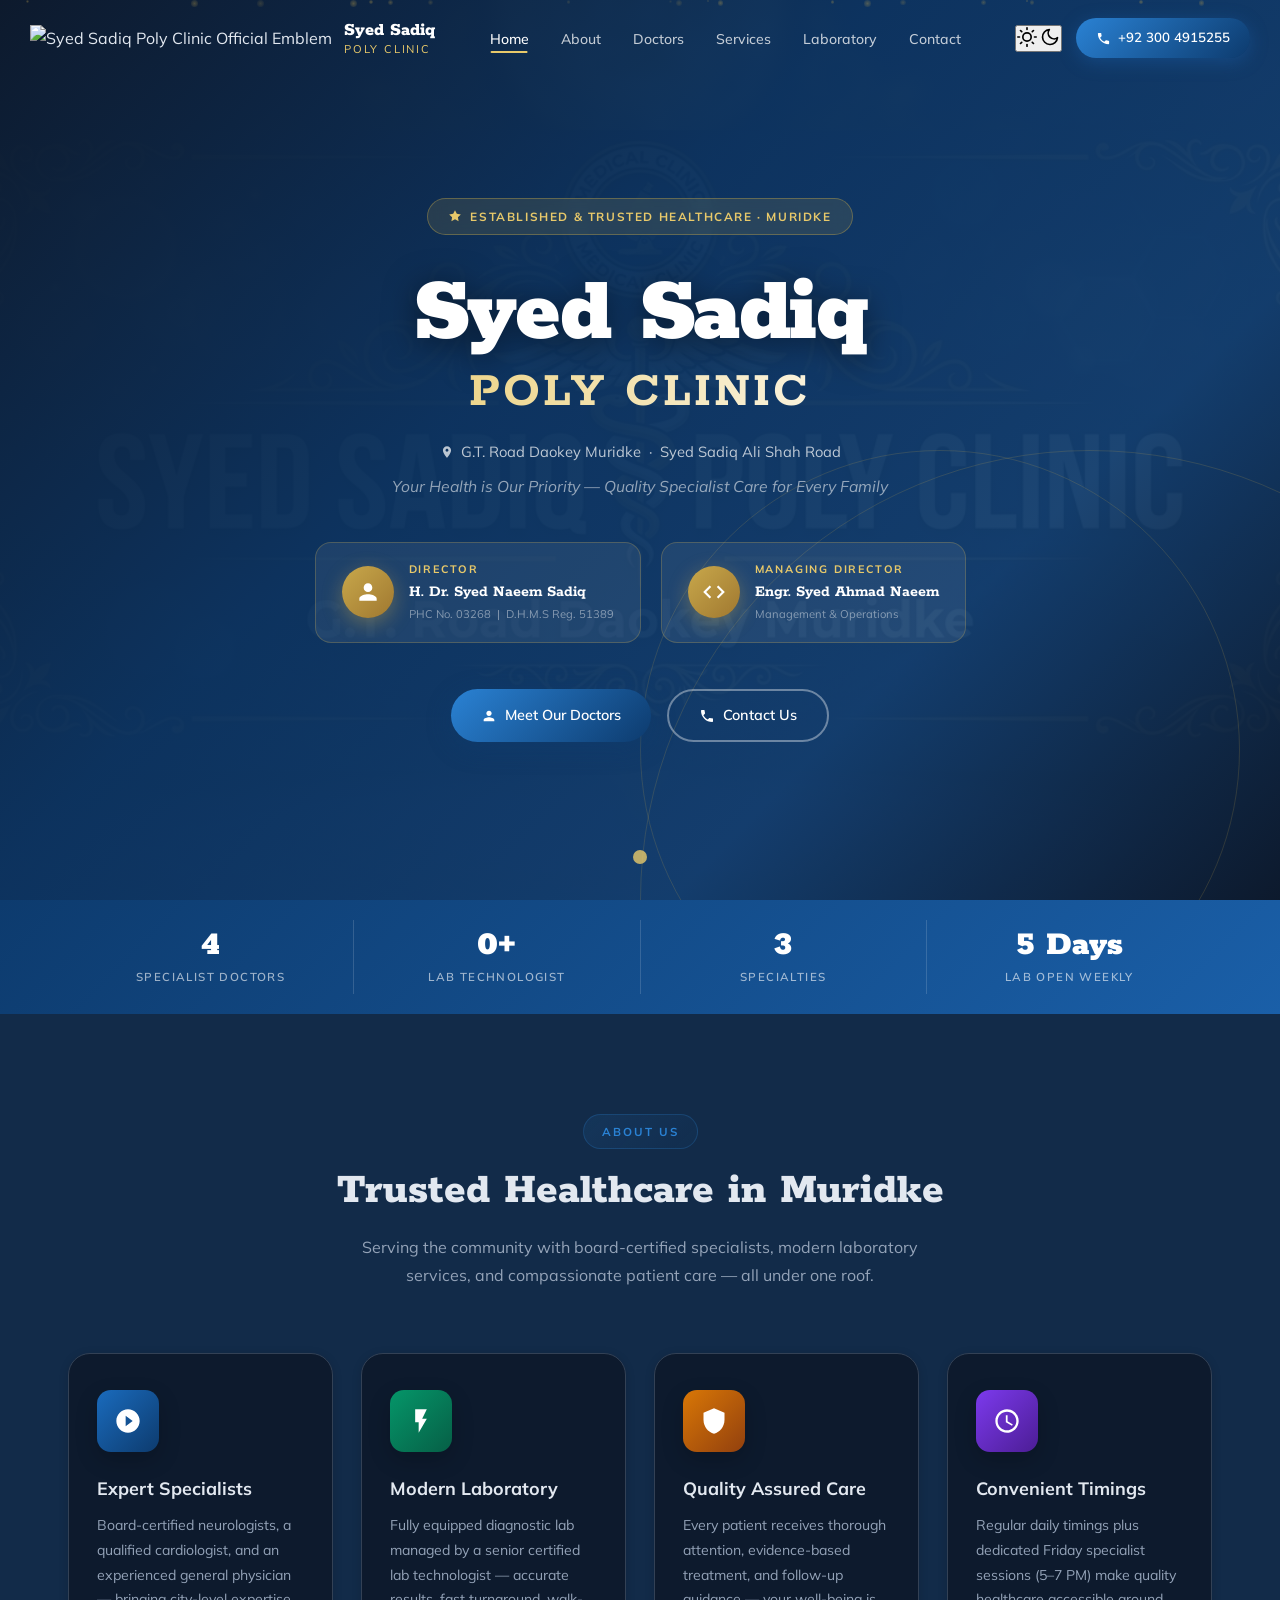
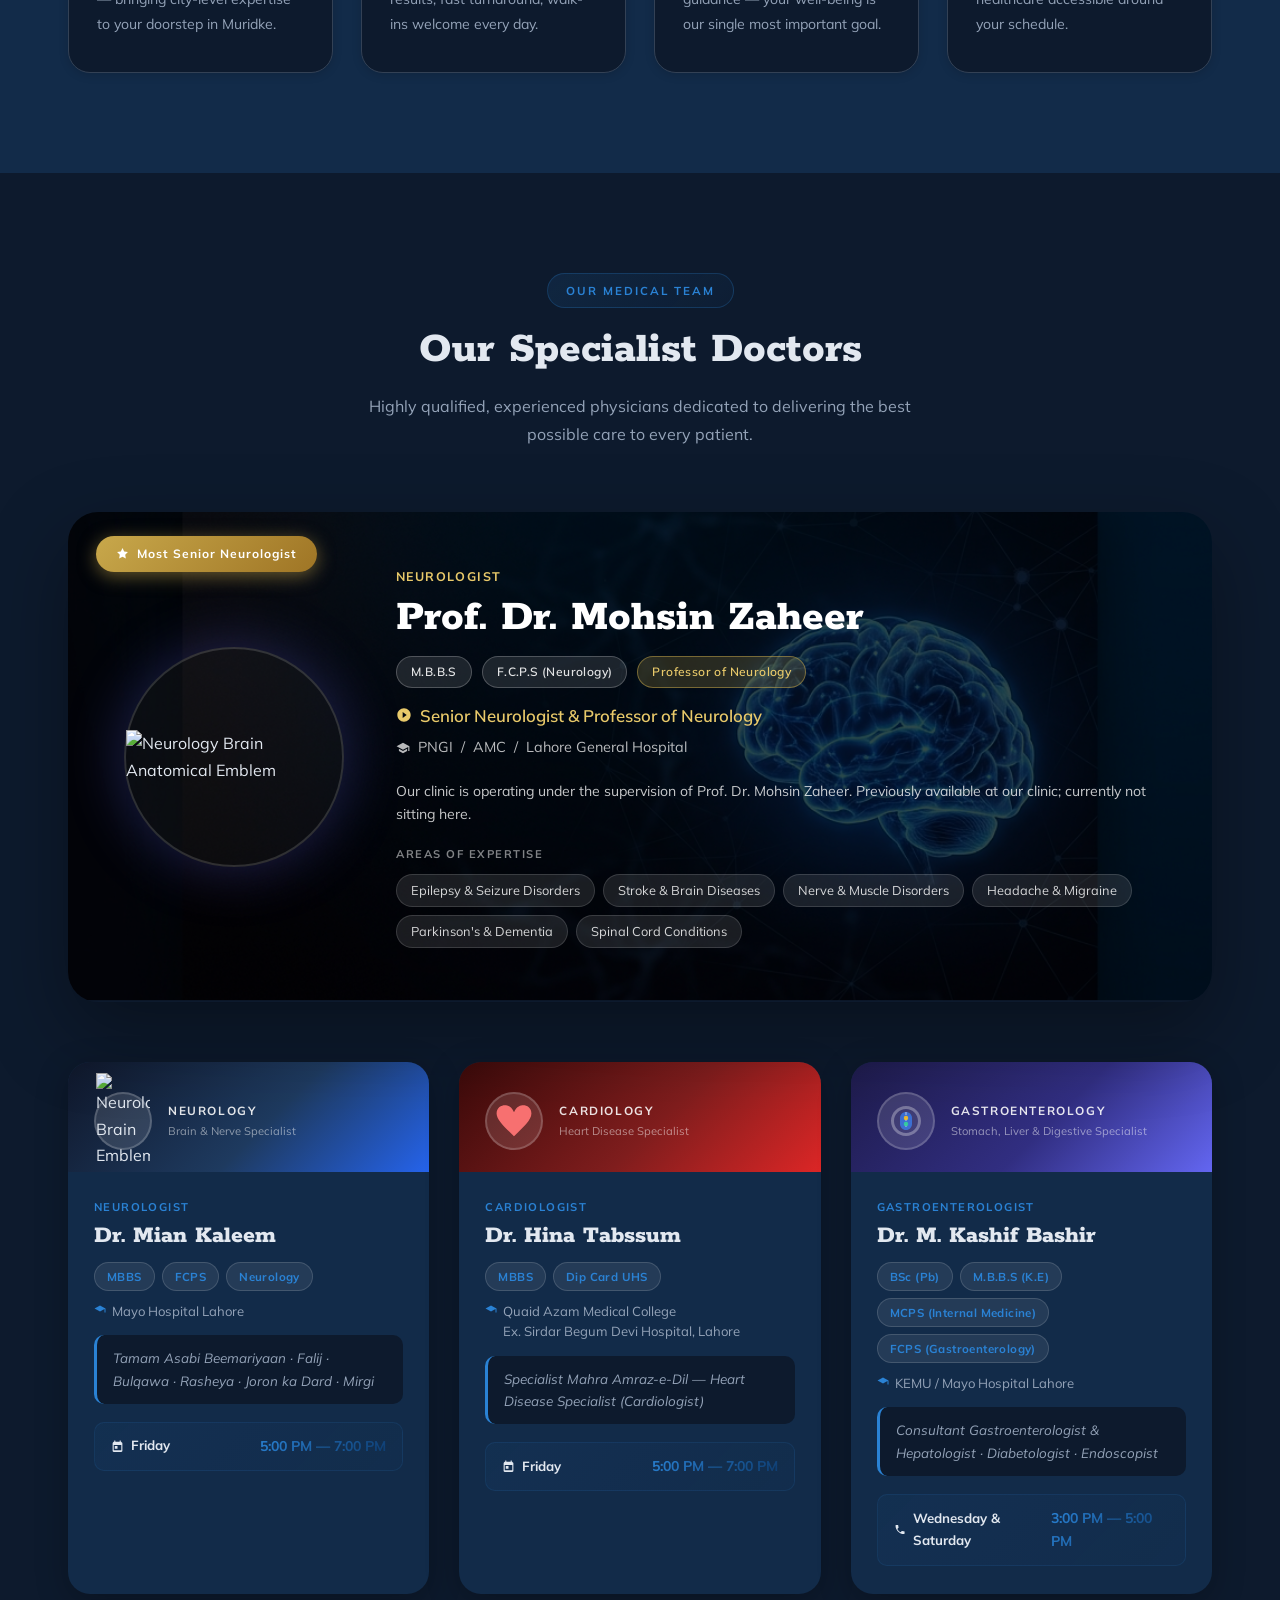
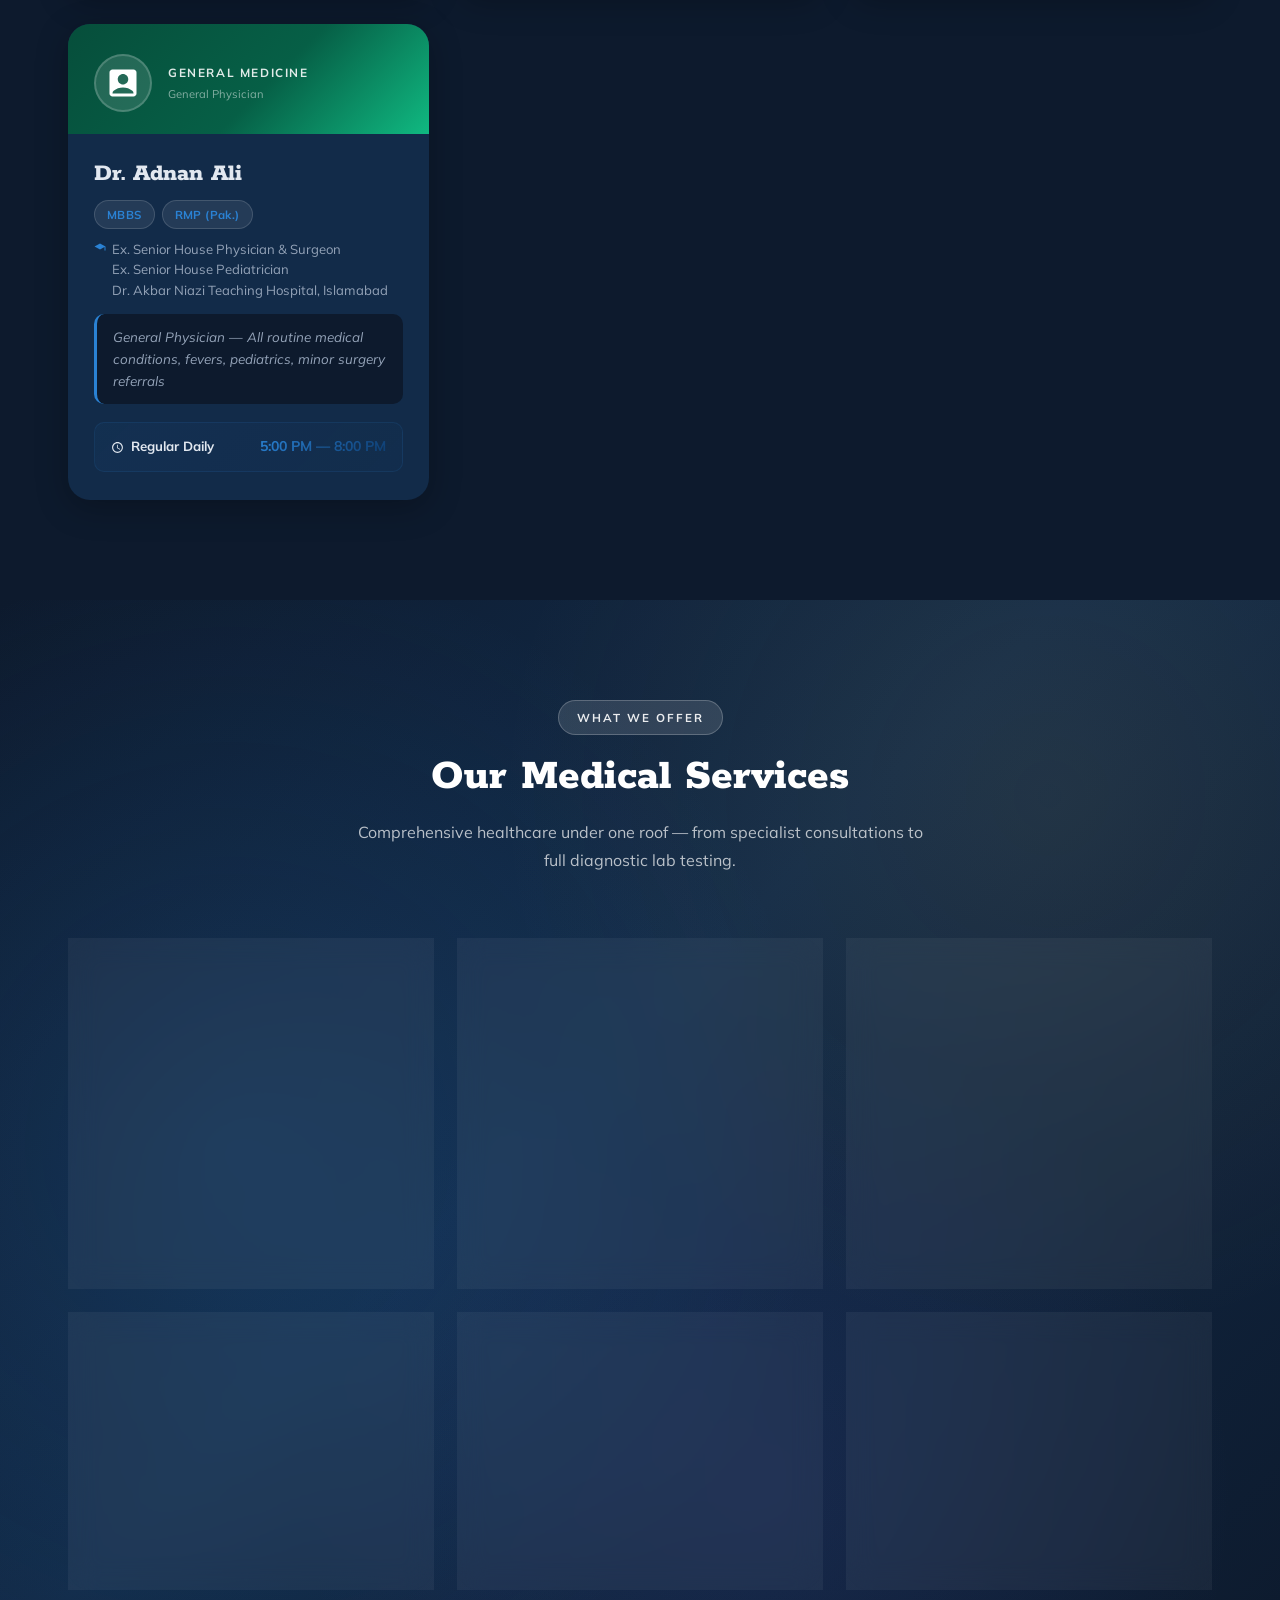
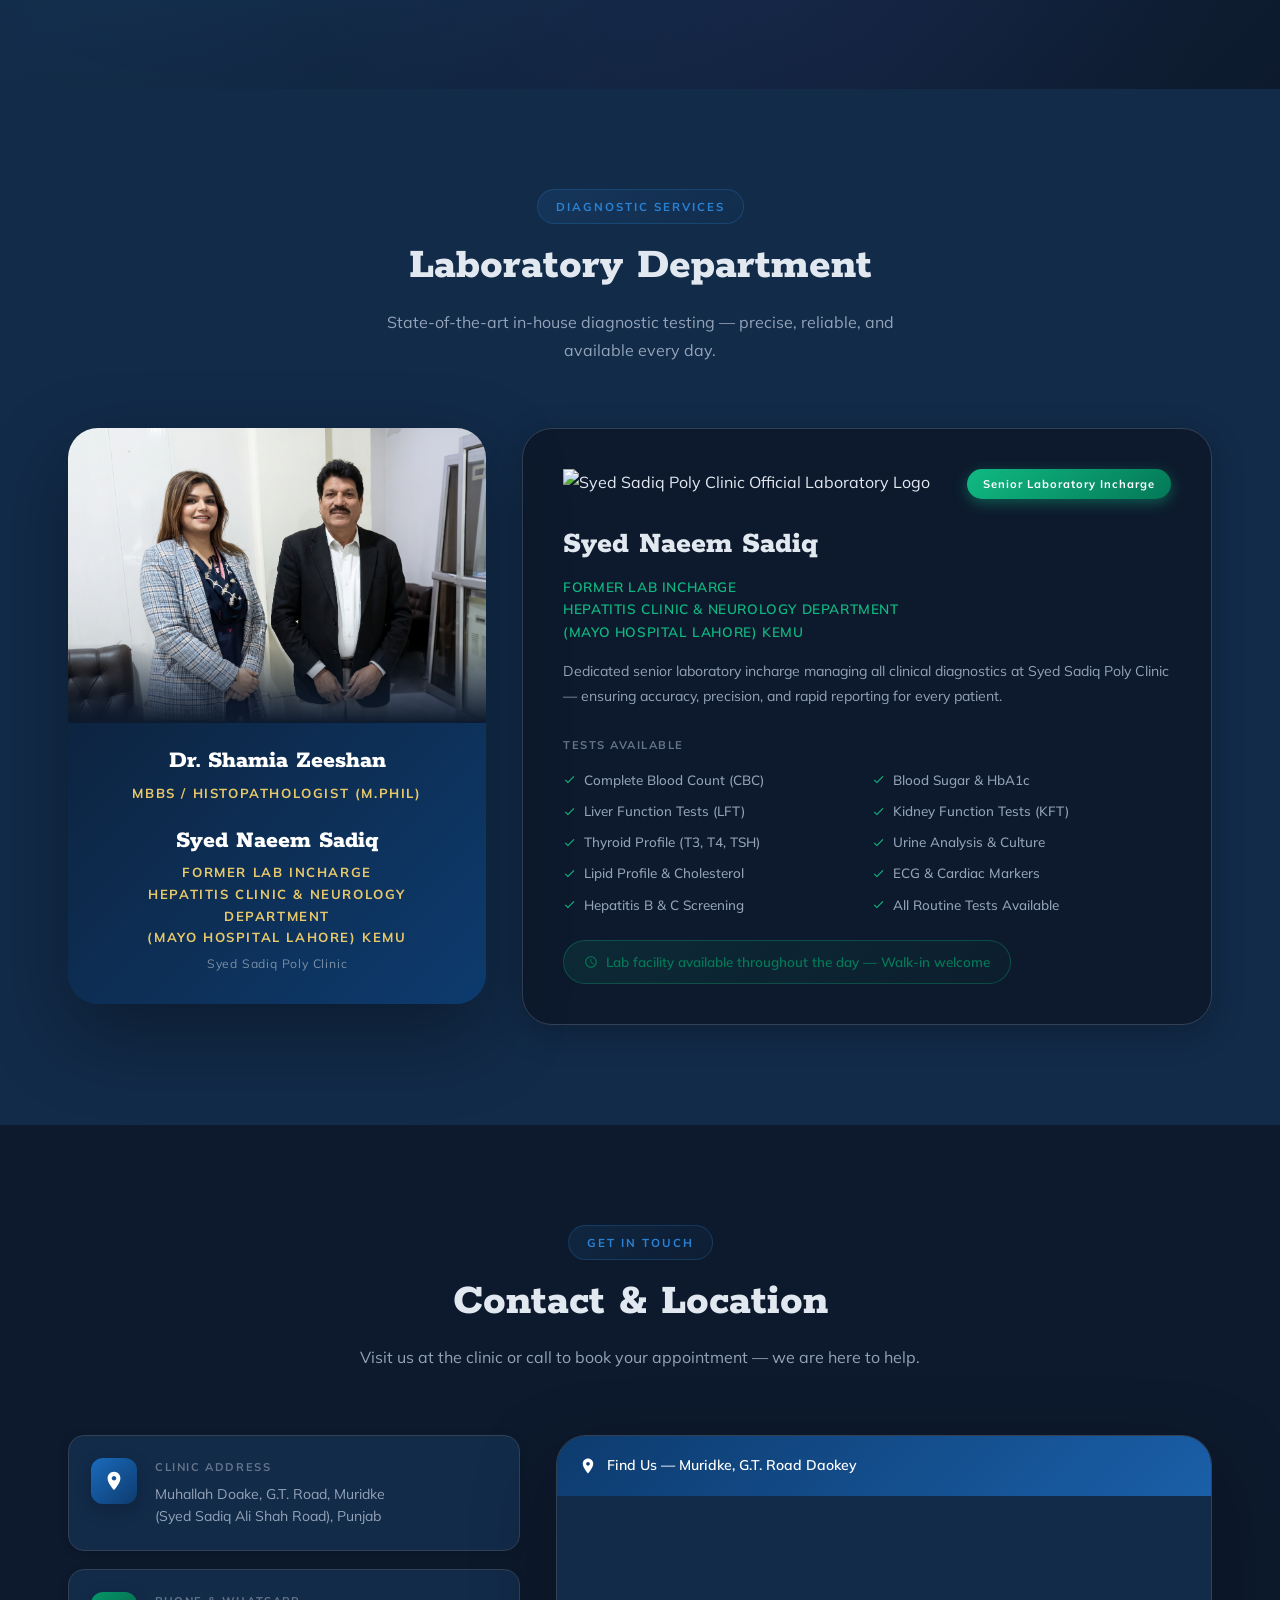
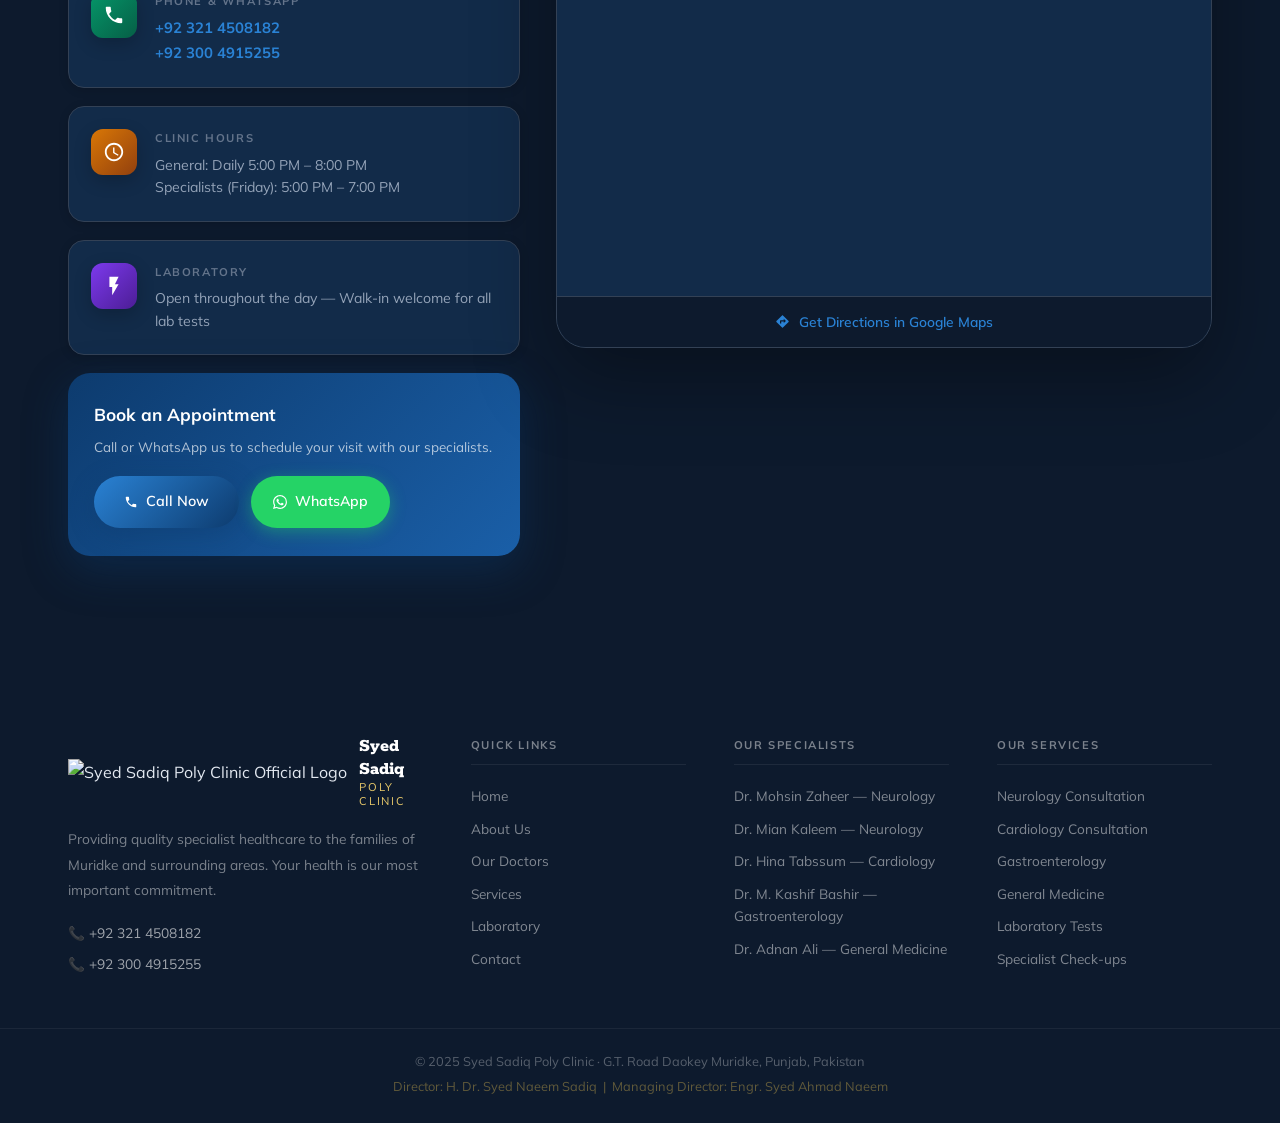
==== commit 1d316a09: "light feature" ====
--- a/syedsadiqpolyclinic-main/index.html
+++ b/syedsadiqpolyclinic-main/index.html
@@ -12,6 +12,14 @@
   <link rel="preconnect" href="https://fonts.googleapis.com"/>
   <link rel="preconnect" href="https://fonts.gstatic.com" crossorigin/>
   <link href="https://fonts.googleapis.com/css2?family=Mulish:wght@300;400;500;600;700;800;900&family=Rokkitt:wght@300;400;500;600;700;800;900&display=swap" rel="stylesheet"/>
+  <script>
+    (function() {
+      const savedTheme = localStorage.getItem('theme');
+      if (savedTheme) {
+        document.documentElement.setAttribute('data-theme', savedTheme);
+      }
+    })();
+  </script>
   <link rel="stylesheet" href="style.css"/>
 </head>
 <body>
@@ -24,17 +32,7 @@
 
     <a href="#home" class="nav-logo" aria-label="Syed Sadiq Poly Clinic – Home">
       <div class="logo-icon">
-        <svg width="42" height="42" viewBox="0 0 42 42" fill="none" aria-hidden="true">
-          <circle cx="21" cy="21" r="21" fill="url(#ng1)"/>
-          <rect x="18" y="9"  width="6" height="24" rx="3" fill="white"/>
-          <rect x="9"  y="18" width="24" height="6"  rx="3" fill="white"/>
-          <defs>
-            <linearGradient id="ng1" x1="0" y1="0" x2="42" y2="42">
-              <stop offset="0%" stop-color="#2a82d4"/>
-              <stop offset="100%" stop-color="#0d3b6e"/>
-            </linearGradient>
-          </defs>
-        </svg>
+        <img src="images/clinic_official_logo.png" alt="Syed Sadiq Poly Clinic Official Emblem" class="official-logo-img"/>
       </div>
       <div class="logo-text">
         <span class="logo-main">Syed Sadiq</span>
@@ -52,6 +50,22 @@
     </ul>
 
     <div class="nav-actions">
+      <button class="theme-toggle" id="themeToggle" aria-label="Toggle Light / Dark Mode" title="Toggle Light / Dark Mode">
+        <svg class="sun-icon" width="20" height="20" viewBox="0 0 24 24" fill="none" stroke="currentColor" stroke-width="2" stroke-linecap="round" stroke-linejoin="round" aria-hidden="true">
+          <circle cx="12" cy="12" r="5"></circle>
+          <line x1="12" y1="1" x2="12" y2="3"></line>
+          <line x1="12" y1="21" x2="12" y2="23"></line>
+          <line x1="4.22" y1="4.22" x2="5.64" y2="5.64"></line>
+          <line x1="18.36" y1="18.36" x2="19.78" y2="19.78"></line>
+          <line x1="1" y1="12" x2="3" y2="12"></line>
+          <line x1="21" y1="12" x2="23" y2="12"></line>
+          <line x1="4.22" y1="19.78" x2="5.64" y2="18.36"></line>
+          <line x1="18.36" y1="5.64" x2="19.78" y2="4.22"></line>
+        </svg>
+        <svg class="moon-icon" width="20" height="20" viewBox="0 0 24 24" fill="none" stroke="currentColor" stroke-width="2" stroke-linecap="round" stroke-linejoin="round" aria-hidden="true">
+          <path d="M21 12.79A9 9 0 1 1 11.21 3 7 7 0 0 0 21 12.79z"></path>
+        </svg>
+      </button>
       <a href="tel:+923004915255" class="nav-phone" id="navPhone" aria-label="Call clinic">
         <svg width="15" height="15" viewBox="0 0 24 24" fill="currentColor" aria-hidden="true"><path d="M6.62 10.79c1.44 2.83 3.76 5.14 6.59 6.59l2.2-2.2c.27-.27.67-.36 1.02-.24 1.12.37 2.33.57 3.57.57.55 0 1 .45 1 1V20c0 .55-.45 1-1 1-9.39 0-17-7.61-17-17 0-.55.45-1 1-1h3.5c.55 0 1 .45 1 1 0 1.25.2 2.45.57 3.57.11.35.03.74-.25 1.02l-2.2 2.2z"/></svg>
         +92 300 4915255
@@ -240,24 +254,9 @@
       <div class="featured-doctor-content">
 
         <!-- Brain visual -->
-        <div class="featured-doctor-visual" aria-hidden="true">
+        <div class="featured-doctor-visual" aria-label="Neurology Brain Logo">
           <div class="featured-flex-frame">
-            <svg width="170" height="155" viewBox="0 0 200 180" fill="none">
-              <ellipse cx="100" cy="95" rx="78" ry="62" fill="url(#fBg1)" opacity=".88"/>
-              <path d="M42 95 Q62 58 100 53 Q138 58 158 95 Q138 132 100 137 Q62 132 42 95Z" fill="url(#fBg2)" opacity=".65"/>
-              <path d="M100 53 L100 137" stroke="rgba(255,255,255,.25)" stroke-width="1.5"/>
-              <path d="M58 78 Q80 88 100 82 Q120 88 142 78" stroke="rgba(255,255,255,.35)" stroke-width="1.5" fill="none"/>
-              <path d="M53 100 Q76 112 96 107 Q116 112 147 100" stroke="rgba(255,255,255,.35)" stroke-width="1.5" fill="none"/>
-              <path d="M58 119 Q80 128 100 124 Q120 128 142 119" stroke="rgba(255,255,255,.25)" stroke-width="1.5" fill="none"/>
-              <circle cx="74"  cy="84"  r="5" fill="#a78bfa" opacity=".9"><animate attributeName="opacity" values=".5;1;.5" dur="2.2s" repeatCount="indefinite"/></circle>
-              <circle cx="126" cy="84"  r="5" fill="#60a5fa" opacity=".9"><animate attributeName="opacity" values="1;.5;1" dur="2.2s" repeatCount="indefinite"/></circle>
-              <circle cx="63"  cy="106" r="4" fill="#34d399"  opacity=".85"><animate attributeName="opacity" values=".6;1;.6" dur="3s"   repeatCount="indefinite"/></circle>
-              <circle cx="137" cy="106" r="4" fill="#f59e0b"  opacity=".85"><animate attributeName="opacity" values="1;.6;1" dur="3s"   repeatCount="indefinite"/></circle>
-              <defs>
-                <linearGradient id="fBg1" x1="22" y1="33" x2="178" y2="162"><stop offset="0%" stop-color="#6366f1"/><stop offset="55%" stop-color="#8b5cf6"/><stop offset="100%" stop-color="#06b6d4"/></linearGradient>
-                <linearGradient id="fBg2" x1="22" y1="33" x2="178" y2="162"><stop offset="0%" stop-color="#818cf8"/><stop offset="100%" stop-color="#38bdf8"/></linearGradient>
-              </defs>
-            </svg>
+            <img src="images/brain_neurology_logo.png" alt="Neurology Brain Anatomical Emblem" class="featured-brain-img"/>
           </div>
         </div>
 
@@ -301,14 +300,8 @@
       <!-- Dr. Mian Kaleem -->
       <article class="doctor-card" id="drKaleemCard">
         <div class="doctor-card-header neuro-header">
-          <div class="doctor-specialty-icon" aria-hidden="true">
-            <svg width="36" height="36" viewBox="0 0 200 180" fill="none">
-              <ellipse cx="100" cy="90" rx="68" ry="52" fill="url(#kBg)"/>
-              <path d="M100 38 L100 142" stroke="rgba(255,255,255,.3)" stroke-width="2"/>
-              <circle cx="70" cy="80" r="7" fill="#a78bfa" opacity=".9"><animate attributeName="opacity" values=".5;1;.5" dur="2s" repeatCount="indefinite"/></circle>
-              <circle cx="130" cy="80" r="7" fill="#60a5fa" opacity=".9"><animate attributeName="opacity" values="1;.5;1" dur="2s" repeatCount="indefinite"/></circle>
-              <defs><linearGradient id="kBg" x1="32" y1="38" x2="168" y2="142"><stop offset="0%" stop-color="#22d3ee"/><stop offset="100%" stop-color="#4f46e5"/></linearGradient></defs>
-            </svg>
+          <div class="doctor-specialty-icon" aria-label="Neurology Brain Logo">
+            <img src="images/brain_neurology_logo.png" alt="Neurology Brain Emblem" class="card-brain-logo-img"/>
           </div>
           <div>
             <span class="specialty-label">Neurology</span>
@@ -473,7 +466,9 @@
     </div>
     <div class="services-grid">
       <div class="service-item" id="svc1">
-        <div class="service-icon" aria-hidden="true">🧠</div>
+        <div class="service-icon" aria-label="Neurology Brain Logo">
+          <img src="images/brain_neurology_logo.png" alt="Neurology Brain Logo" class="service-brain-img"/>
+        </div>
         <h4>Neurology</h4>
         <p>Expert diagnosis &amp; treatment of epilepsy, stroke, nerve diseases, migraines, and all neurological conditions.</p>
       </div>
@@ -537,14 +532,8 @@
       <!-- Technologist card -->
       <div class="lab-technologist-card" id="labTechCard">
         <div class="lab-tech-header">
-          <div class="lab-tech-icon" aria-hidden="true">
-            <svg width="54" height="54" viewBox="0 0 24 24" fill="none">
-              <circle cx="12" cy="12" r="12" fill="url(#techGr)"/>
-              <path d="M9 15c0 1.66 1.34 3 3 3s3-1.34 3-3V9H9v6z" fill="white" opacity=".9"/>
-              <rect x="8" y="7" width="8" height="2" rx="1" fill="white" opacity=".85"/>
-              <path d="M13.5 4h-3l-1 2h5l-1-2z" fill="white" opacity=".65"/>
-              <defs><linearGradient id="techGr" x1="0" y1="0" x2="24" y2="24"><stop offset="0%" stop-color="#10b981"/><stop offset="100%" stop-color="#047857"/></linearGradient></defs>
-            </svg>
+          <div class="lab-tech-icon" aria-label="Official Laboratory Emblem">
+            <img src="images/clinic_official_logo.png" alt="Syed Sadiq Poly Clinic Official Laboratory Logo" class="lab-official-logo-img"/>
           </div>
           <span class="lab-tech-badge">Senior Laboratory Incharge</span>
         </div>
@@ -689,13 +678,8 @@
 
         <div class="footer-brand">
           <div class="footer-logo">
-            <div class="logo-icon" aria-hidden="true">
-              <svg width="38" height="38" viewBox="0 0 42 42" fill="none">
-                <circle cx="21" cy="21" r="21" fill="url(#fLg)"/>
-                <rect x="18" y="9"  width="6" height="24" rx="3" fill="white"/>
-                <rect x="9"  y="18" width="24" height="6"  rx="3" fill="white"/>
-                <defs><linearGradient id="fLg" x1="0" y1="0" x2="42" y2="42"><stop offset="0%" stop-color="#2a82d4"/><stop offset="100%" stop-color="#0d3b6e"/></linearGradient></defs>
-              </svg>
+            <div class="logo-icon">
+              <img src="images/clinic_official_logo.png" alt="Syed Sadiq Poly Clinic Official Logo" class="footer-official-logo-img"/>
             </div>
             <div class="logo-text">
               <span class="logo-main">Syed Sadiq</span>
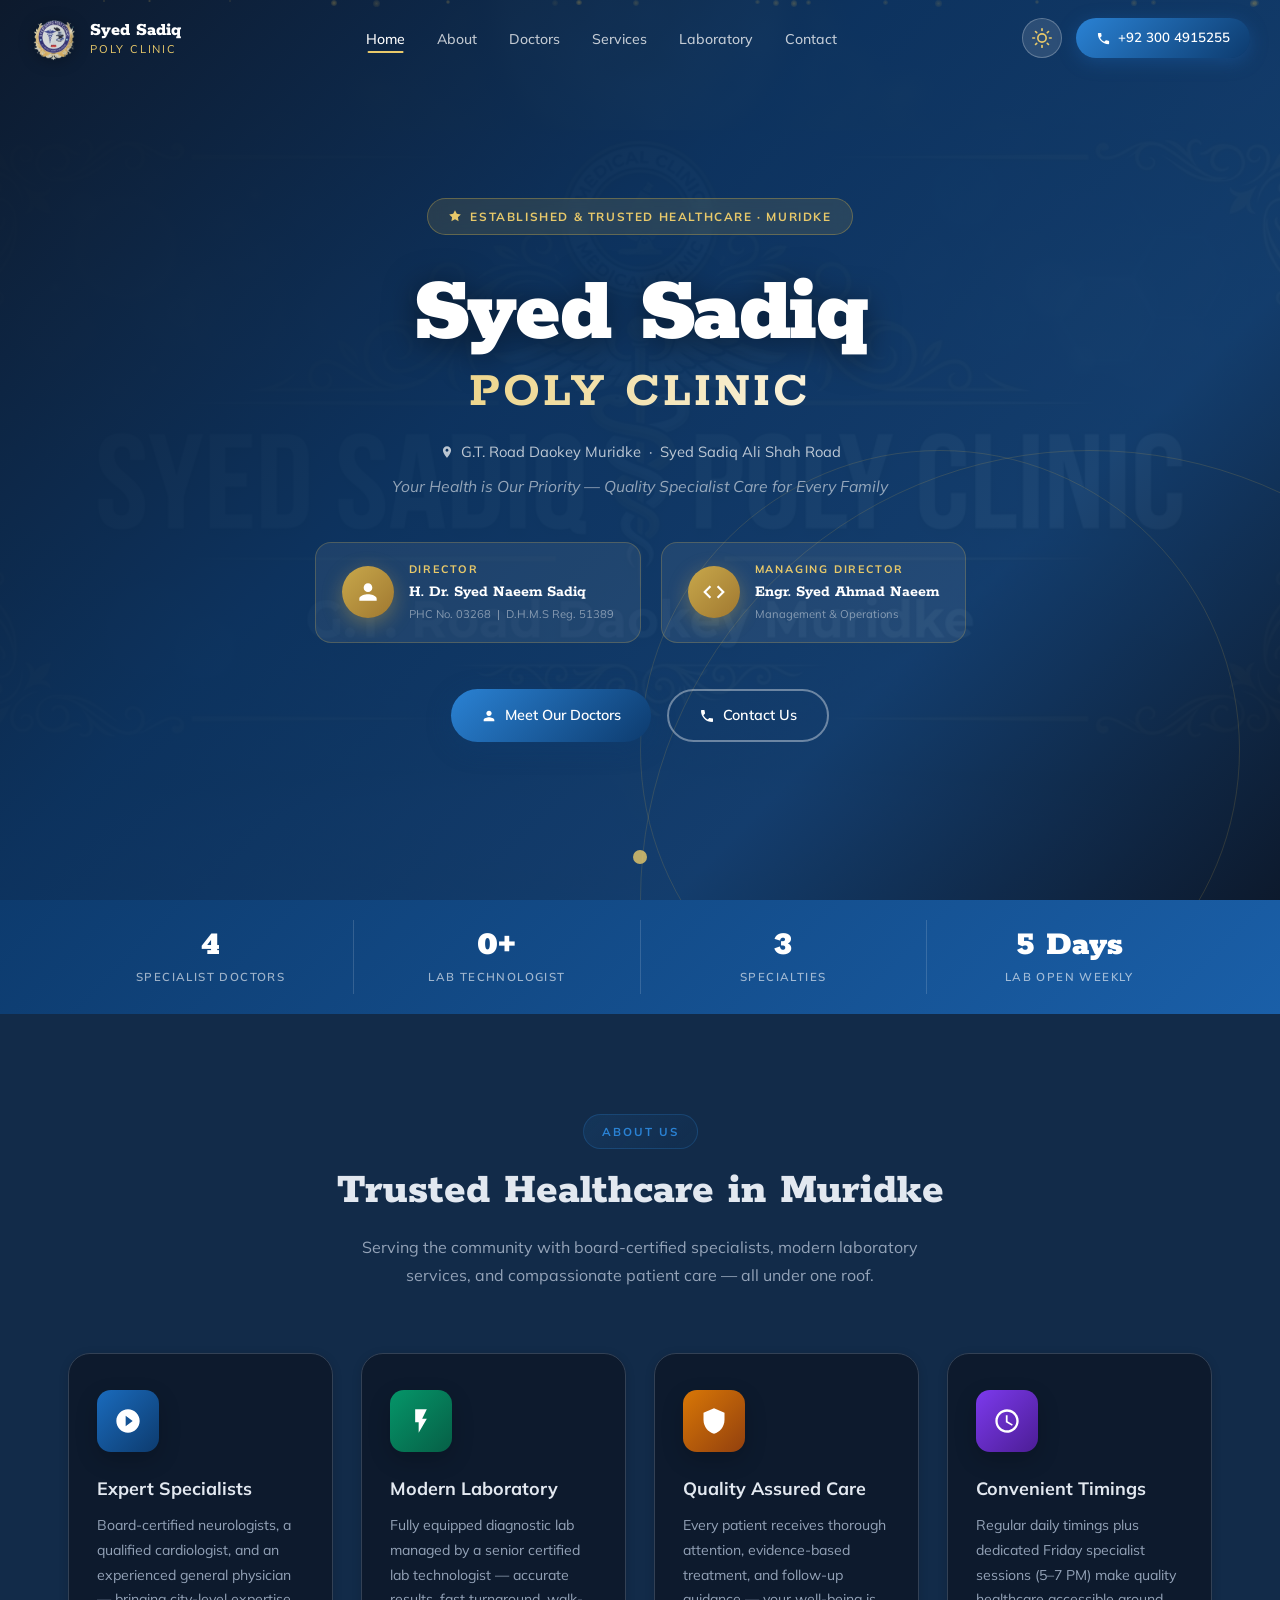
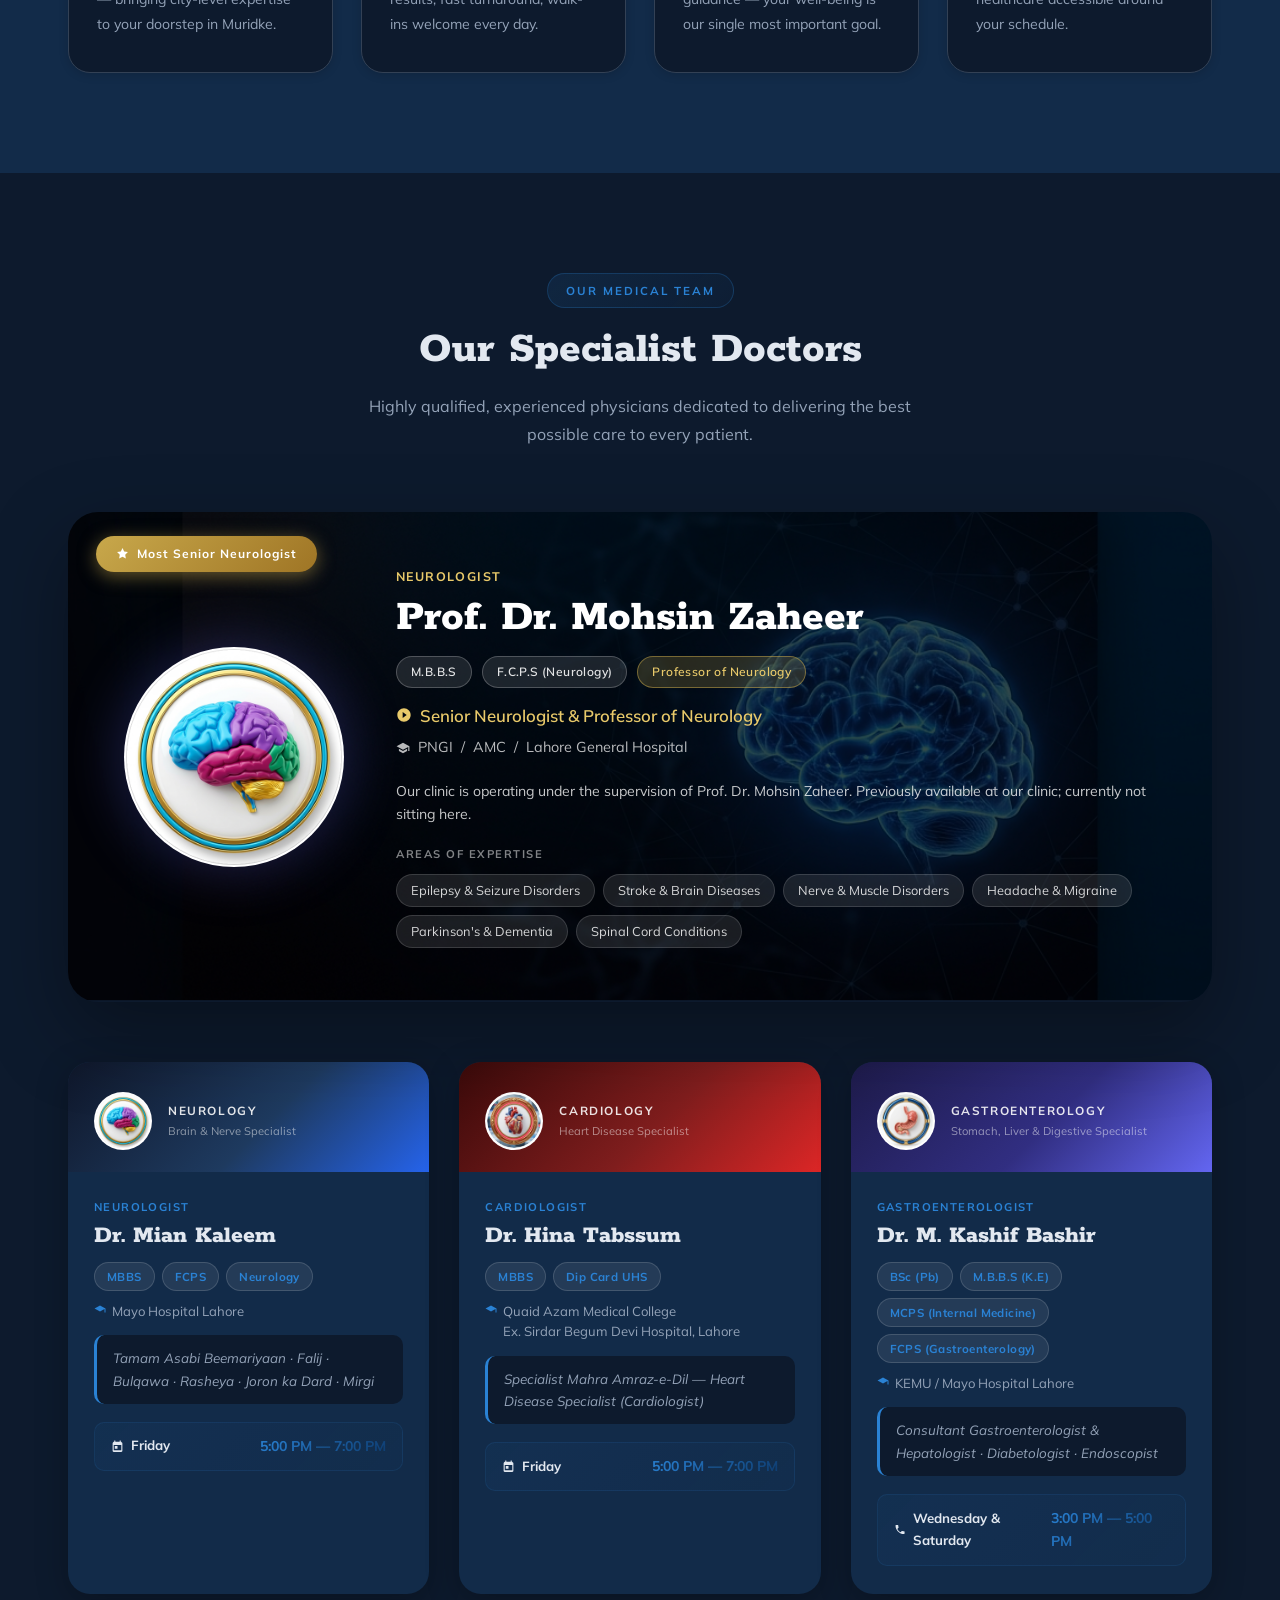
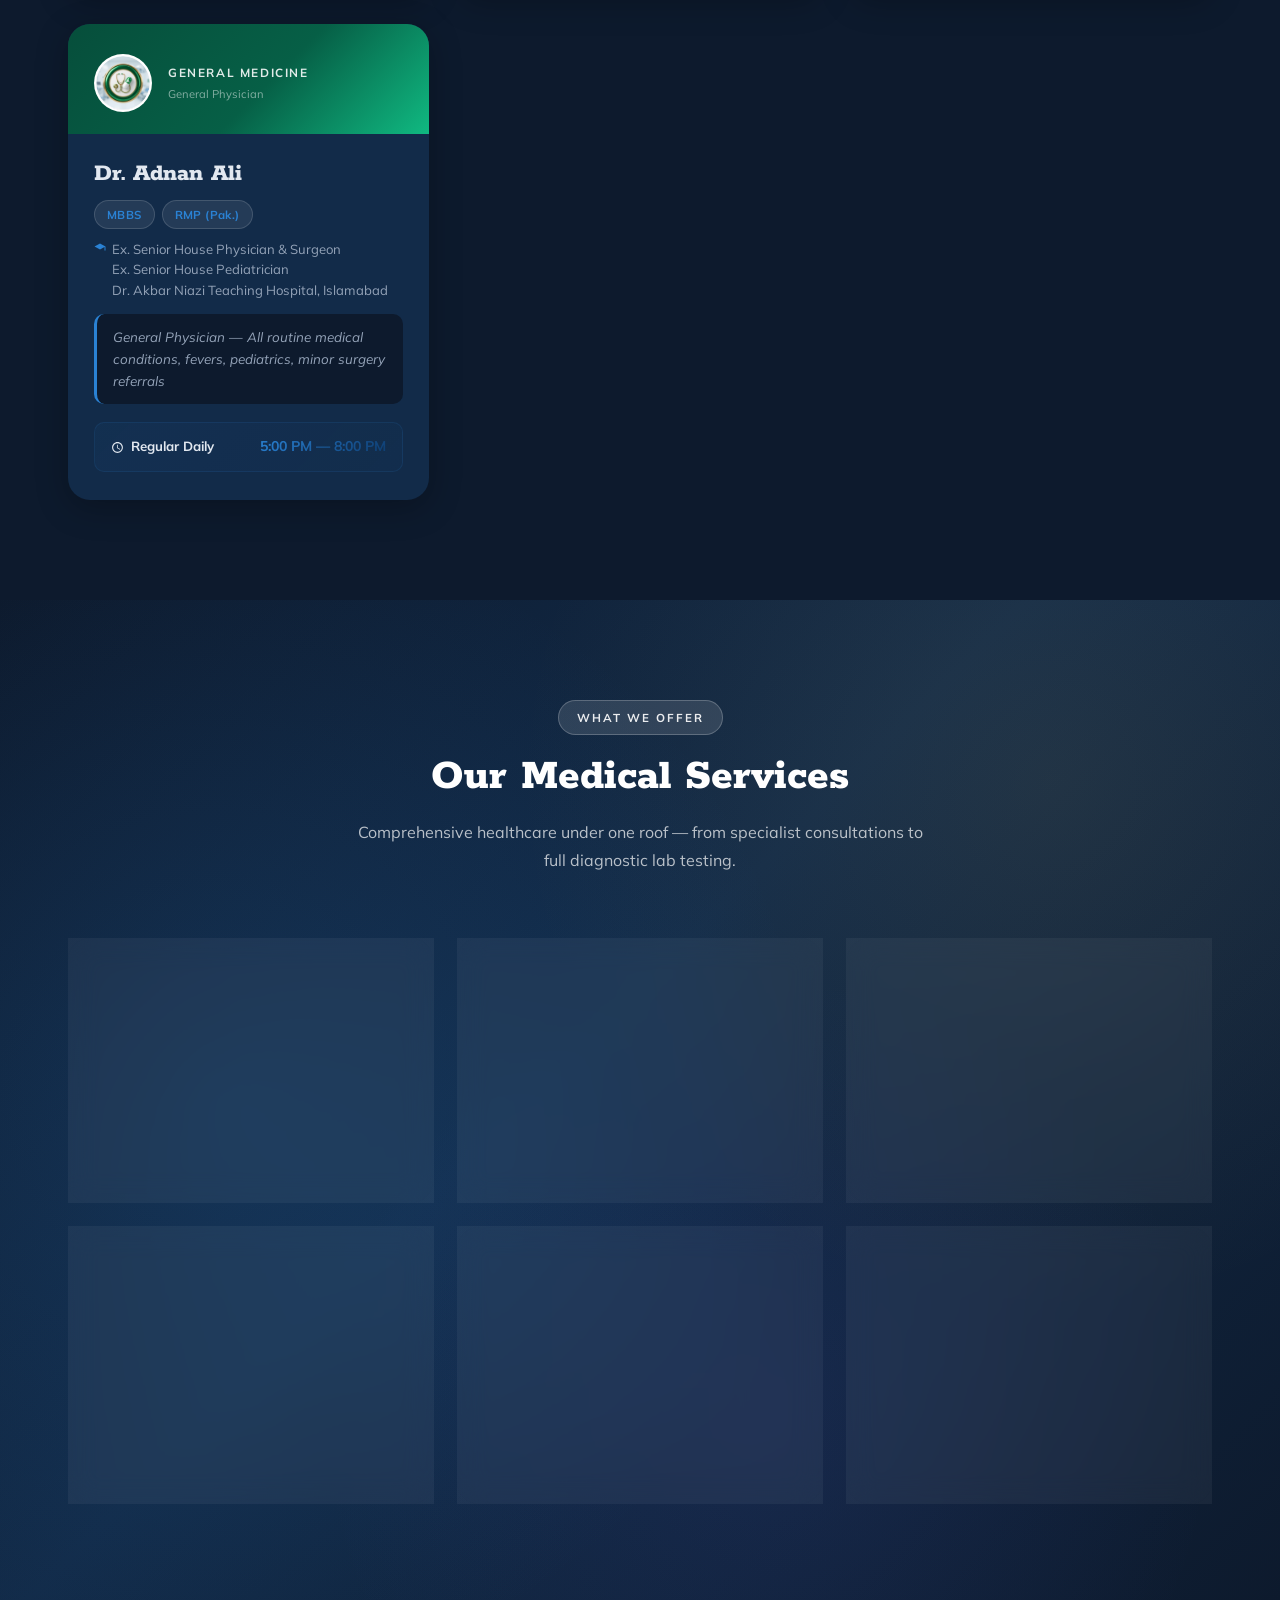
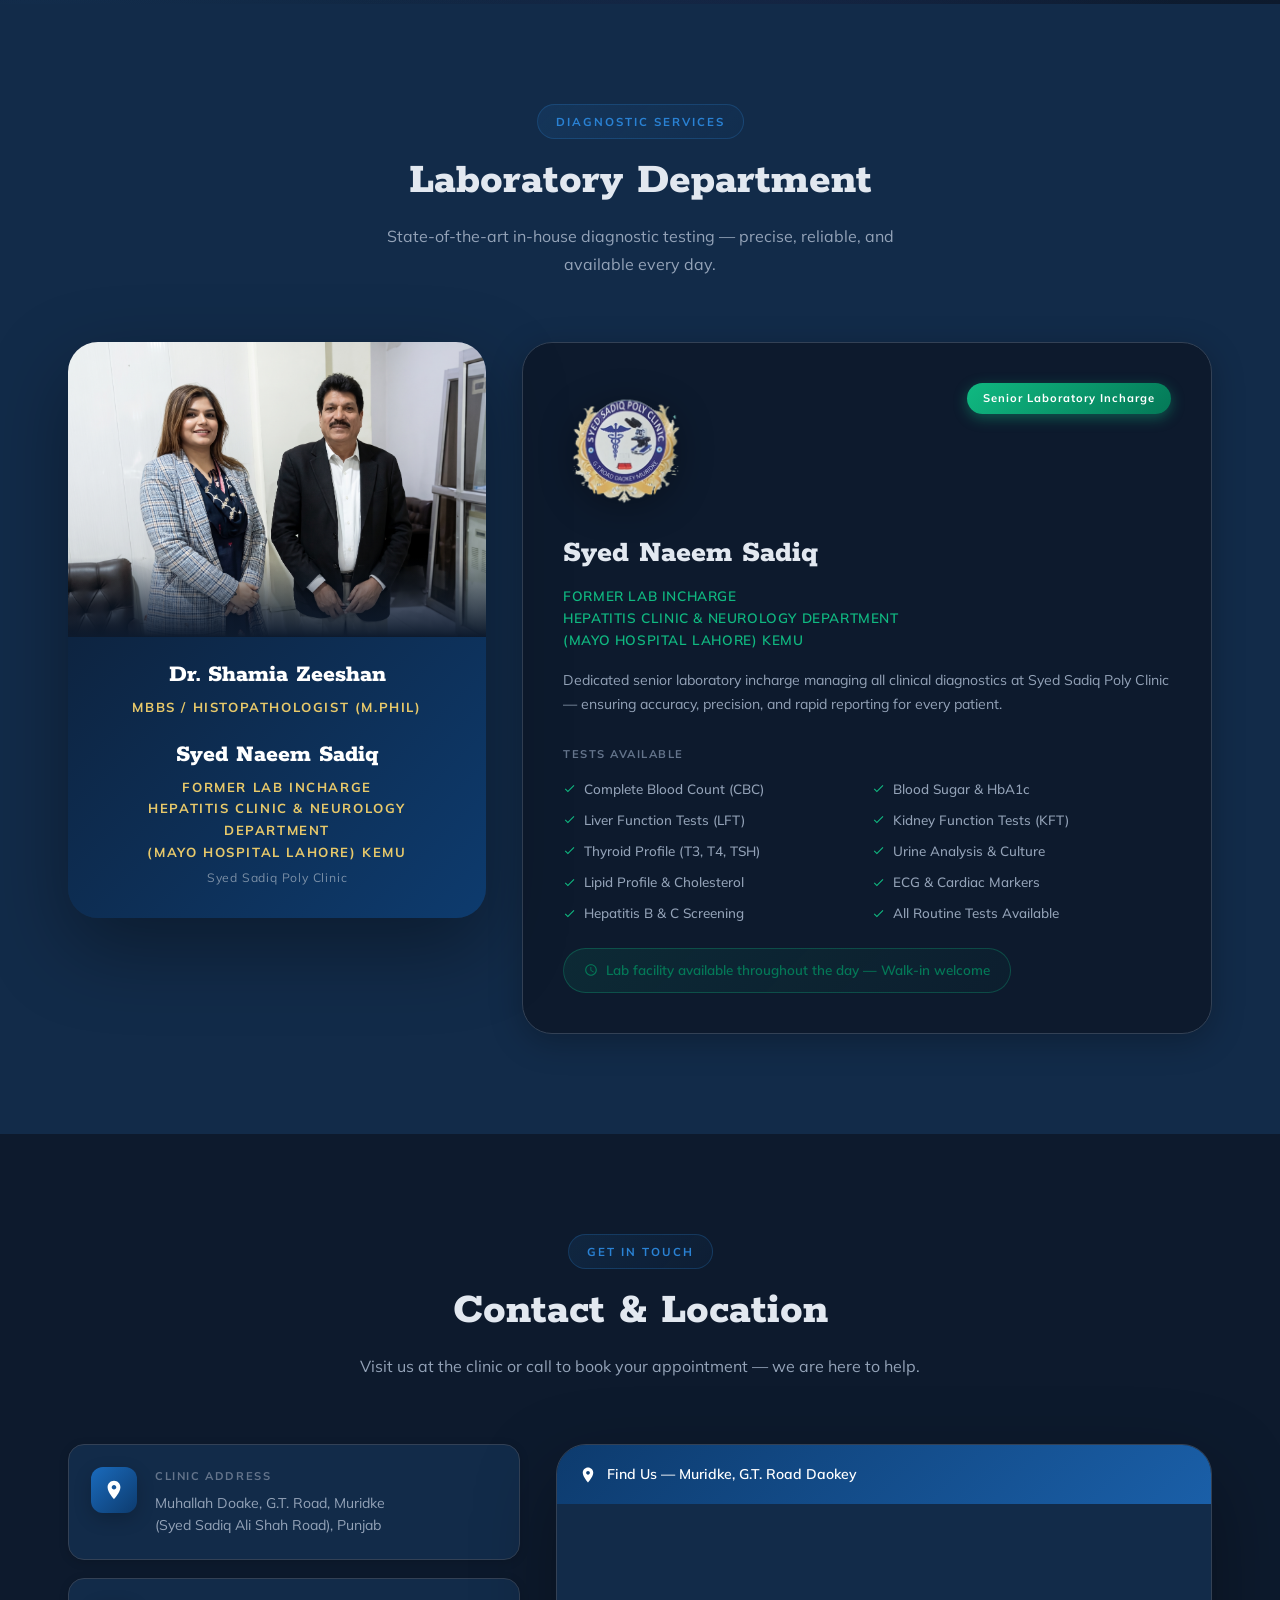
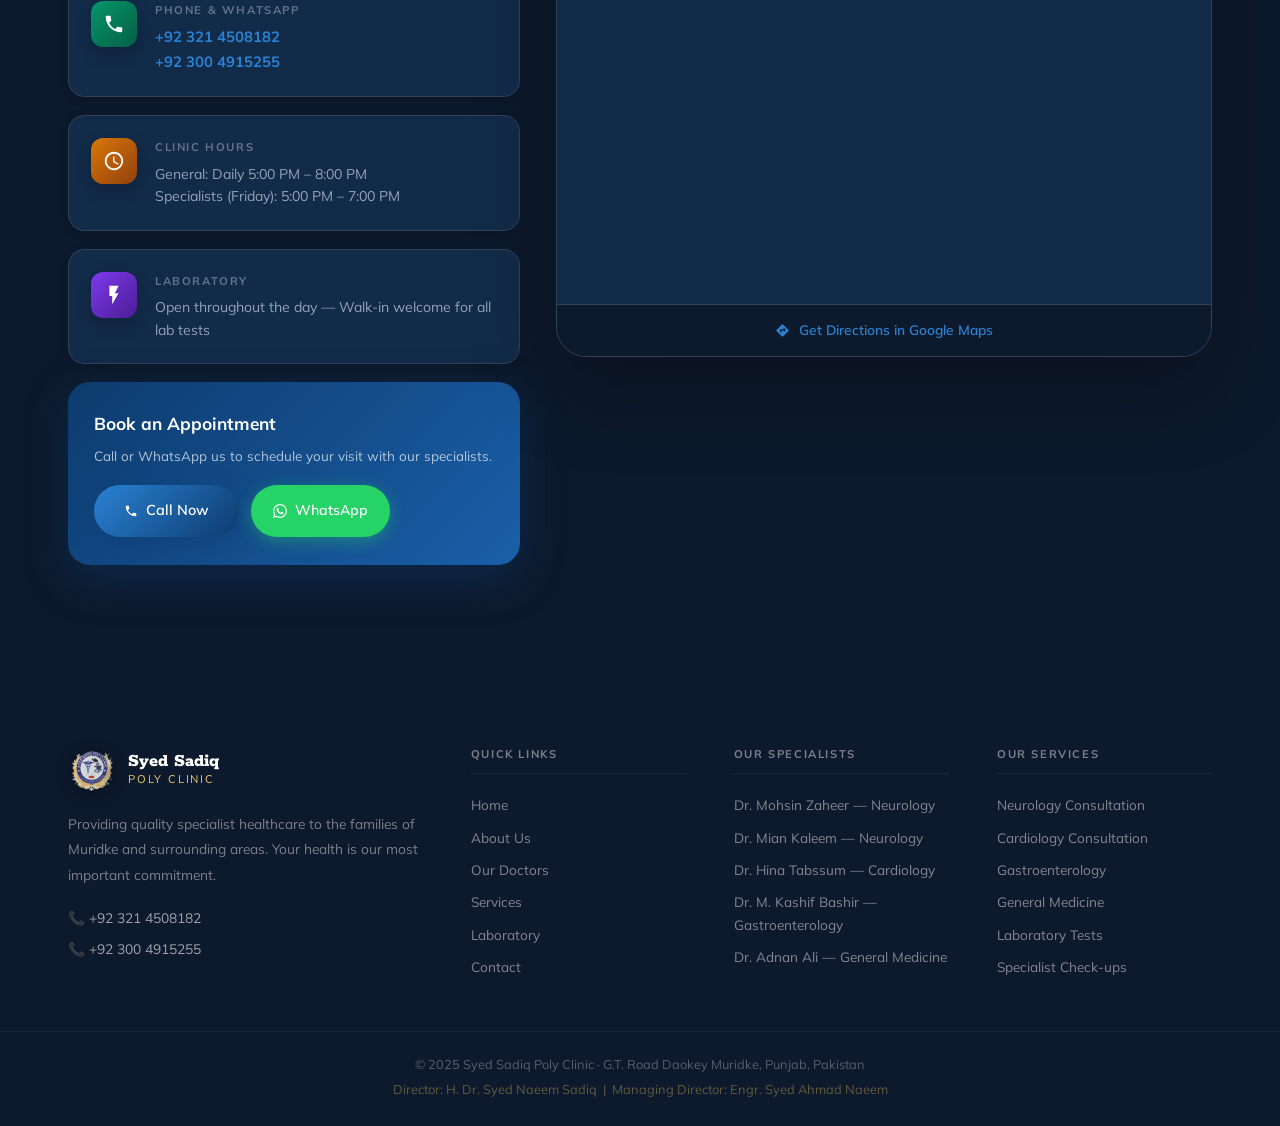
==== commit 3f732402: "Add 3D medical anatomical emblems for Cardiology (human heart), Gastroenterology (stomach), and Gene" ====
--- a/syedsadiqpolyclinic-main/index.html
+++ b/syedsadiqpolyclinic-main/index.html
@@ -334,12 +334,8 @@
       <!-- Dr. Hina Tabssum -->
       <article class="doctor-card" id="drHinaCard">
         <div class="doctor-card-header cardio-header">
-          <div class="doctor-specialty-icon" aria-hidden="true">
-            <svg width="38" height="38" viewBox="0 0 24 24" fill="none">
-              <path d="M12 21.593c-5.63-5.539-11-10.297-11-14.402 0-3.791 3.068-5.191 5.281-5.191 1.312 0 4.151.501 5.719 4.457 1.59-3.968 4.464-4.447 5.726-4.447 2.54 0 5.274 1.621 5.274 5.181 0 4.069-5.136 8.625-11 14.402z" fill="url(#hg)"/>
-              <defs><linearGradient id="hg" x1="1" y1="1" x2="23" y2="22"><stop offset="0%" stop-color="#f87171"/><stop offset="100%" stop-color="#dc2626"/></linearGradient></defs>
-              <animate attributeName="opacity" values="1;.8;1" dur="1.2s" repeatCount="indefinite"/>
-            </svg>
+          <div class="doctor-specialty-icon" aria-label="Cardiology Human Heart Emblem">
+            <img src="images/cardiology_heart_logo.png" alt="Cardiology Human Heart Emblem" class="card-brain-logo-img"/>
           </div>
           <div>
             <span class="specialty-label">Cardiology</span>
@@ -372,17 +368,8 @@
       <!-- Dr. M. Kashif Bashir -->
       <article class="doctor-card" id="drKashifCard">
         <div class="doctor-card-header gastro-header">
-          <div class="doctor-specialty-icon" aria-hidden="true">
-            <svg width="36" height="36" viewBox="0 0 24 24" fill="none">
-              <path d="M12 2C6.48 2 2 6.48 2 12s4.48 10 10 10 10-4.48 10-10S17.52 2 12 2zm0 18c-4.42 0-8-3.58-8-8s3.58-8 8-8 8 3.58 8 8-3.58 8-8 8z" fill="rgba(255,255,255,.3)"/>
-              <path d="M12 6c-2.2 0-4 1.8-4 4v4c0 2.2 1.8 4 4 4s4-1.8 4-4v-4c0-2.2-1.8-4-4-4z" fill="url(#gstGr)" opacity=".9">
-                <animate attributeName="opacity" values=".7;1;.7" dur="2.5s" repeatCount="indefinite"/>
-              </path>
-              <path d="M12 6v12" stroke="rgba(255,255,255,.4)" stroke-width="1" stroke-dasharray="2 2"/>
-              <circle cx="12" cy="10" r="1.5" fill="#fbbf24" opacity=".9"/>
-              <circle cx="12" cy="14" r="1.5" fill="#34d399" opacity=".9"/>
-              <defs><linearGradient id="gstGr" x1="8" y1="6" x2="16" y2="18"><stop offset="0%" stop-color="#3b82f6"/><stop offset="100%" stop-color="#6366f1"/></linearGradient></defs>
-            </svg>
+          <div class="doctor-specialty-icon" aria-label="Gastroenterology Stomach Emblem">
+            <img src="images/gastro_stomach_logo.png" alt="Gastroenterology Stomach Emblem" class="card-brain-logo-img"/>
           </div>
           <div>
             <span class="specialty-label">Gastroenterology</span>
@@ -415,10 +402,8 @@
       <!-- Dr. Adnan Ali -->
       <article class="doctor-card" id="drAdnanCard">
         <div class="doctor-card-header general-header">
-          <div class="doctor-specialty-icon" aria-hidden="true">
-            <svg width="36" height="36" viewBox="0 0 24 24" fill="white">
-              <path d="M19 3H5c-1.1 0-2 .9-2 2v14c0 1.1.9 2 2 2h14c1.1 0 2-.9 2-2V5c0-1.1-.9-2-2-2zm-7 3c1.93 0 3.5 1.57 3.5 3.5S13.93 13 12 13s-3.5-1.57-3.5-3.5S10.07 6 12 6zm7 13H5v-.23c0-.62.28-1.2.76-1.58C7.47 15.82 9.64 15 12 15s4.53.82 6.24 2.19c.48.38.76.97.76 1.58V19z"/>
-            </svg>
+          <div class="doctor-specialty-icon" aria-label="General Medicine Stethoscope Emblem">
+            <img src="images/general_medicine_logo.png" alt="General Medicine Stethoscope Emblem" class="card-brain-logo-img"/>
           </div>
           <div>
             <span class="specialty-label">General Medicine</span>
@@ -473,12 +458,16 @@
         <p>Expert diagnosis &amp; treatment of epilepsy, stroke, nerve diseases, migraines, and all neurological conditions.</p>
       </div>
       <div class="service-item" id="svc2">
-        <div class="service-icon" aria-hidden="true">❤️</div>
+        <div class="service-icon" aria-label="Cardiology Human Heart Emblem">
+          <img src="images/cardiology_heart_logo.png" alt="Cardiology Human Heart Emblem" class="service-brain-img"/>
+        </div>
         <h4>Cardiology</h4>
         <p>Comprehensive cardiac care, ECG, heart disease management by a qualified cardiologist.</p>
       </div>
       <div class="service-item" id="svc3">
-        <div class="service-icon" aria-hidden="true">🏥</div>
+        <div class="service-icon" aria-label="General Medicine Stethoscope Emblem">
+          <img src="images/general_medicine_logo.png" alt="General Medicine Stethoscope Emblem" class="service-brain-img"/>
+        </div>
         <h4>General Medicine</h4>
         <p>Primary care, fever, pediatrics, preventive medicine, and treatment of all common illnesses.</p>
       </div>
--- a/syedsadiqpolyclinic-main/style.css
+++ b/syedsadiqpolyclinic-main/style.css
@@ -895,3 +895,466 @@
   .appointment-buttons { flex-direction:column; }
   .stat-item { min-width:100%; }
 }
+
+/* ════════════════════════════════════════════
+   THEME TOGGLE & LIGHT MODE STYLES
+════════════════════════════════════════════ */
+
+/* Smooth Theme Transitions */
+body, .navbar, .about-card, .doctor-card, .service-item, 
+.lab-technologist-card, .contact-card, .map-panel, .mgmt-card, 
+.hero-overlay, .services-bg, .footer, .nav-link, .logo-main {
+  transition: background-color 0.4s ease, color 0.4s ease, border-color 0.4s ease, box-shadow 0.4s ease;
+}
+
+/* Theme Toggle Button */
+.theme-toggle {
+  display: flex;
+  align-items: center;
+  justify-content: center;
+  width: 40px;
+  height: 40px;
+  border-radius: 50%;
+  background: rgba(255, 255, 255, 0.12);
+  border: 1px solid rgba(255, 255, 255, 0.25);
+  color: var(--accent-light);
+  cursor: pointer;
+  transition: all var(--trans);
+  flex-shrink: 0;
+  outline: none;
+}
+.theme-toggle:hover {
+  background: rgba(255, 255, 255, 0.22);
+  transform: scale(1.08) rotate(15deg);
+  color: #fff;
+  box-shadow: 0 0 15px rgba(200, 168, 75, 0.4);
+}
+.sun-icon { display: block; }
+.moon-icon { display: none; }
+
+/* ─── LIGHT MODE OVERRIDES (HIGH CONTRAST & PROFESSIONAL MEDICAL DESIGN) ─── */
+[data-theme="light"] {
+  --bg-dark:       #f4f7fa;
+  --bg-section:    #eef2f6;
+  --text-light:    #0f172a;
+  --text-dark:     #020617;
+  --text-mid:      #334155;
+  --text-muted:    #475569;
+  --border:        #cbd5e1;
+  --shadow-sm:     0 2px 10px rgba(15, 23, 42, 0.06);
+  --shadow-md:     0 8px 30px rgba(15, 23, 42, 0.09);
+  --shadow-lg:     0 20px 50px rgba(15, 23, 42, 0.12);
+  --shadow-xl:     0 30px 70px rgba(15, 23, 42, 0.16);
+}
+
+/* Base Body in Light Mode */
+[data-theme="light"] body {
+  background: var(--bg-dark);
+  color: var(--text-light);
+}
+
+/* Theme Toggle Button */
+[data-theme="light"] .theme-toggle {
+  background: rgba(13, 59, 110, 0.1);
+  border-color: rgba(13, 59, 110, 0.25);
+  color: #0d3b6e;
+}
+[data-theme="light"] .theme-toggle:hover {
+  background: rgba(13, 59, 110, 0.2);
+  color: #1a5fa8;
+  box-shadow: 0 0 15px rgba(13, 59, 110, 0.25);
+}
+[data-theme="light"] .sun-icon { display: none; }
+[data-theme="light"] .moon-icon { display: block; }
+
+/* Navbar Light Mode */
+[data-theme="light"] .navbar {
+  background: rgba(244, 247, 250, 0.85);
+}
+[data-theme="light"] .navbar.scrolled {
+  background: rgba(255, 255, 255, 0.98);
+  box-shadow: 0 4px 25px rgba(15, 23, 42, 0.1);
+}
+[data-theme="light"] .logo-main { color: #0d3b6e; }
+[data-theme="light"] .logo-sub { color: #b48e28; font-weight: 800; }
+[data-theme="light"] .nav-link { color: #1e293b; font-weight: 600; }
+[data-theme="light"] .nav-link:hover,
+[data-theme="light"] .nav-link.active { color: #0d3b6e; }
+[data-theme="light"] .hamburger span { background: #0d3b6e; }
+
+/* Hero Section Light Mode */
+[data-theme="light"] .hero {
+  background: #f4f7fa;
+}
+[data-theme="light"] .hero-overlay {
+  background: linear-gradient(
+    135deg,
+    rgba(244, 247, 250, 0.96) 0%,
+    rgba(235, 241, 247, 0.92) 40%,
+    rgba(223, 233, 243, 0.88) 72%,
+    rgba(244, 247, 250, 0.96) 100%
+  );
+}
+[data-theme="light"] .hero-badge {
+  background: rgba(200, 168, 75, 0.18);
+  border-color: rgba(200, 168, 75, 0.45);
+  color: #92701f;
+  font-weight: 800;
+}
+[data-theme="light"] .hero-title-main {
+  color: #0d3b6e;
+  text-shadow: 0 2px 10px rgba(13, 59, 110, 0.12);
+}
+[data-theme="light"] .hero-title-accent {
+  background: linear-gradient(90deg, #1a5fa8, #c8a84b, #0d3b6e);
+  -webkit-background-clip: text;
+  -webkit-text-fill-color: transparent;
+  background-clip: text;
+}
+[data-theme="light"] .hero-location {
+  color: #1e293b;
+  font-weight: 600;
+}
+[data-theme="light"] .hero-tagline {
+  color: #334155;
+  font-weight: 600;
+}
+[data-theme="light"] .btn-outline {
+  color: #0d3b6e;
+  border-color: #0d3b6e;
+  font-weight: 700;
+}
+[data-theme="light"] .btn-outline:hover {
+  background: rgba(13, 59, 110, 0.1);
+  border-color: #0d3b6e;
+}
+[data-theme="light"] .mgmt-card {
+  background: #ffffff;
+  border: 1px solid rgba(200, 168, 75, 0.45);
+  box-shadow: 0 6px 24px rgba(15, 23, 42, 0.08);
+}
+[data-theme="light"] .mgmt-card:hover {
+  background: #ffffff;
+  border-color: #c8a84b;
+  box-shadow: 0 12px 36px rgba(200, 168, 75, 0.25);
+}
+[data-theme="light"] .mgmt-name {
+  color: #0d3b6e;
+  font-weight: 800;
+}
+[data-theme="light"] .mgmt-credentials {
+  color: #475569;
+  font-weight: 600;
+}
+
+/* Section Tag & Headers in Light Mode */
+[data-theme="light"] .section-tag {
+  background: rgba(13, 59, 110, 0.1);
+  color: #0d3b6e;
+  border-color: rgba(13, 59, 110, 0.3);
+}
+[data-theme="light"] .section-tag.light {
+  background: rgba(13, 59, 110, 0.1);
+  color: #0d3b6e;
+  border-color: rgba(13, 59, 110, 0.3);
+}
+[data-theme="light"] .section-title {
+  color: #0d3b6e;
+}
+[data-theme="light"] .section-title.light {
+  color: #0d3b6e;
+}
+[data-theme="light"] .section-subtitle {
+  color: #334155;
+  font-weight: 500;
+}
+[data-theme="light"] .section-subtitle.light {
+  color: #334155;
+  font-weight: 500;
+}
+
+/* About Section Light */
+[data-theme="light"] .about-section {
+  background: #eef2f6;
+}
+[data-theme="light"] .about-card {
+  background: #ffffff;
+  border-color: #cbd5e1;
+  box-shadow: 0 6px 20px rgba(15, 23, 42, 0.06);
+}
+[data-theme="light"] .about-card h3 {
+  color: #0d3b6e;
+  font-weight: 800;
+}
+[data-theme="light"] .about-card p {
+  color: #334155;
+}
+
+/* Doctor Section Light */
+[data-theme="light"] .doctors-section {
+  background: #f4f7fa;
+}
+[data-theme="light"] .doctor-card {
+  background: #ffffff;
+  border-color: #cbd5e1;
+  box-shadow: 0 8px 28px rgba(15, 23, 42, 0.08);
+}
+[data-theme="light"] .doctor-role {
+  color: #1a5fa8;
+  font-weight: 800;
+}
+[data-theme="light"] .doctor-name {
+  color: #0d3b6e;
+  font-weight: 800;
+}
+[data-theme="light"] .doctor-credentials span {
+  background: #eef2f6;
+  color: #0d3b6e;
+  border-color: #cbd5e1;
+  font-weight: 700;
+}
+[data-theme="light"] .doctor-institution {
+  color: #475569;
+}
+[data-theme="light"] .doctor-institution svg {
+  color: #1a5fa8;
+}
+[data-theme="light"] .doctor-expertise {
+  background: #f8fafc;
+  border-left-color: #1a5fa8;
+  border: 1px solid #e2e8f0;
+  border-left-width: 4px;
+}
+[data-theme="light"] .doctor-expertise p {
+  color: #1e293b;
+  font-weight: 600;
+}
+[data-theme="light"] .doctor-timing {
+  background: #eef2f6;
+  border-color: #cbd5e1;
+}
+[data-theme="light"] .timing-day {
+  color: #0f172a;
+  font-weight: 700;
+}
+[data-theme="light"] .timing-hours {
+  color: #0d3b6e;
+  background: none;
+  -webkit-text-fill-color: initial;
+}
+
+/* Services Section Light */
+[data-theme="light"] .services-section {
+  background: #eef2f6;
+}
+[data-theme="light"] .services-bg {
+  background: linear-gradient(135deg, #f4f7fa 0%, #eef2f6 45%, #f4f7fa 100%);
+}
+[data-theme="light"] .services-bg::after {
+  opacity: 0.5;
+}
+[data-theme="light"] .service-item {
+  background: #ffffff;
+  border-color: #cbd5e1;
+  box-shadow: 0 6px 22px rgba(15, 23, 42, 0.06);
+}
+[data-theme="light"] .service-item:hover {
+  border-color: #c8a84b;
+  box-shadow: 0 16px 40px rgba(15, 23, 42, 0.12);
+}
+[data-theme="light"] .service-item h4 {
+  color: #0d3b6e;
+  font-weight: 800;
+}
+[data-theme="light"] .service-item p {
+  color: #334155;
+  font-weight: 500;
+}
+
+/* Lab Section Light */
+[data-theme="light"] .lab-section {
+  background: #f4f7fa;
+}
+[data-theme="light"] .lab-technologist-card {
+  background: #ffffff;
+  border-color: #cbd5e1;
+  box-shadow: 0 8px 28px rgba(15, 23, 42, 0.08);
+}
+[data-theme="light"] .lab-tech-name {
+  color: #0d3b6e;
+  font-weight: 800;
+}
+[data-theme="light"] .lab-tech-description {
+  color: #334155;
+}
+[data-theme="light"] .lab-services-list h4 {
+  color: #475569;
+  font-weight: 800;
+}
+[data-theme="light"] .lab-tests li {
+  color: #0f172a;
+  font-weight: 600;
+}
+[data-theme="light"] .lab-availability {
+  background: rgba(16, 185, 129, 0.12);
+  border-color: rgba(16, 185, 129, 0.35);
+  color: #047857;
+  font-weight: 700;
+}
+
+/* Contact Section Light */
+[data-theme="light"] .contact-section {
+  background: #eef2f6;
+}
+[data-theme="light"] .contact-card {
+  background: #ffffff;
+  border-color: #cbd5e1;
+  box-shadow: 0 6px 20px rgba(15, 23, 42, 0.06);
+}
+[data-theme="light"] .contact-card-content h4 {
+  color: #475569;
+  font-weight: 700;
+}
+[data-theme="light"] .contact-card-content p {
+  color: #0f172a;
+  font-weight: 600;
+}
+[data-theme="light"] .contact-phone-link {
+  color: #1a5fa8;
+}
+
+/* Map Light */
+[data-theme="light"] .map-panel {
+  background: #ffffff;
+  border-color: #cbd5e1;
+}
+[data-theme="light"] .map-container iframe {
+  filter: none;
+}
+[data-theme="light"] .map-link {
+  background: #f8fafc;
+  color: #1a5fa8;
+  border-top-color: #cbd5e1;
+  font-weight: 700;
+}
+[data-theme="light"] .map-link:hover {
+  background: #0d3b6e;
+  color: #ffffff;
+}
+
+/* Mobile Nav Drawer Light */
+@media(max-width:768px){
+  [data-theme="light"] .nav-links {
+    background: rgba(255, 255, 255, 0.98);
+    border-bottom: 2px solid #cbd5e1;
+  }
+}
+
+/* ════════════════════════════════════════════
+   CIRCULAR EMBLEM & BRAIN LOGO STYLES
+════════════════════════════════════════════ */
+.doctor-specialty-icon,
+.featured-flex-frame {
+  overflow: hidden;
+  border-radius: 50%;
+  background: #ffffff;
+  display: flex;
+  align-items: center;
+  justify-content: center;
+}
+
+.logo-icon {
+  width: 48px;
+  height: 48px;
+  display: flex;
+  align-items: center;
+  justify-content: center;
+  background: transparent;
+}
+
+.service-icon {
+  font-size: 2.8rem;
+  margin-bottom: 18px;
+  display: flex;
+  align-items: center;
+  justify-content: center;
+  background: transparent;
+}
+
+.official-logo-img {
+  width: 48px;
+  height: 48px;
+  object-fit: contain;
+  filter: drop-shadow(0 2px 8px rgba(0, 0, 0, 0.3));
+  transition: transform var(--trans);
+}
+.nav-logo:hover .official-logo-img {
+  transform: scale(1.08) rotate(5deg);
+}
+
+.featured-brain-img {
+  width: 100%;
+  height: 100%;
+  border-radius: 50%;
+  object-fit: cover;
+  filter: drop-shadow(0 6px 18px rgba(0, 0, 0, 0.35));
+  transition: transform 0.4s ease;
+}
+.featured-flex-frame:hover .featured-brain-img {
+  transform: scale(1.06);
+}
+
+.card-brain-logo-img {
+  width: 100%;
+  height: 100%;
+  border-radius: 50%;
+  object-fit: cover;
+  box-shadow: 0 4px 12px rgba(0, 0, 0, 0.25);
+  transition: transform 0.35s ease;
+}
+.doctor-card:hover .card-brain-logo-img {
+  transform: scale(1.06);
+}
+
+.service-brain-img {
+  width: 62px;
+  height: 62px;
+  border-radius: 50%;
+  object-fit: cover;
+  box-shadow: 0 4px 14px rgba(0, 0, 0, 0.25);
+  transition: transform 0.35s ease;
+}
+.service-item:hover .service-brain-img {
+  transform: scale(1.1);
+}
+
+.lab-tech-icon {
+  width: 125px;
+  height: 125px;
+  display: flex;
+  align-items: center;
+  justify-content: center;
+  flex-shrink: 0;
+  background: transparent;
+}
+.lab-official-logo-img {
+  width: 100%;
+  height: 100%;
+  object-fit: contain;
+  filter: drop-shadow(0 6px 18px rgba(0, 0, 0, 0.35));
+  transition: transform 0.4s ease;
+}
+.lab-technologist-card:hover .lab-official-logo-img {
+  transform: scale(1.06);
+}
+
+.footer-official-logo-img {
+  width: 48px;
+  height: 48px;
+  object-fit: contain;
+  filter: drop-shadow(0 3px 8px rgba(0, 0, 0, 0.4));
+}
+
+
+
+
